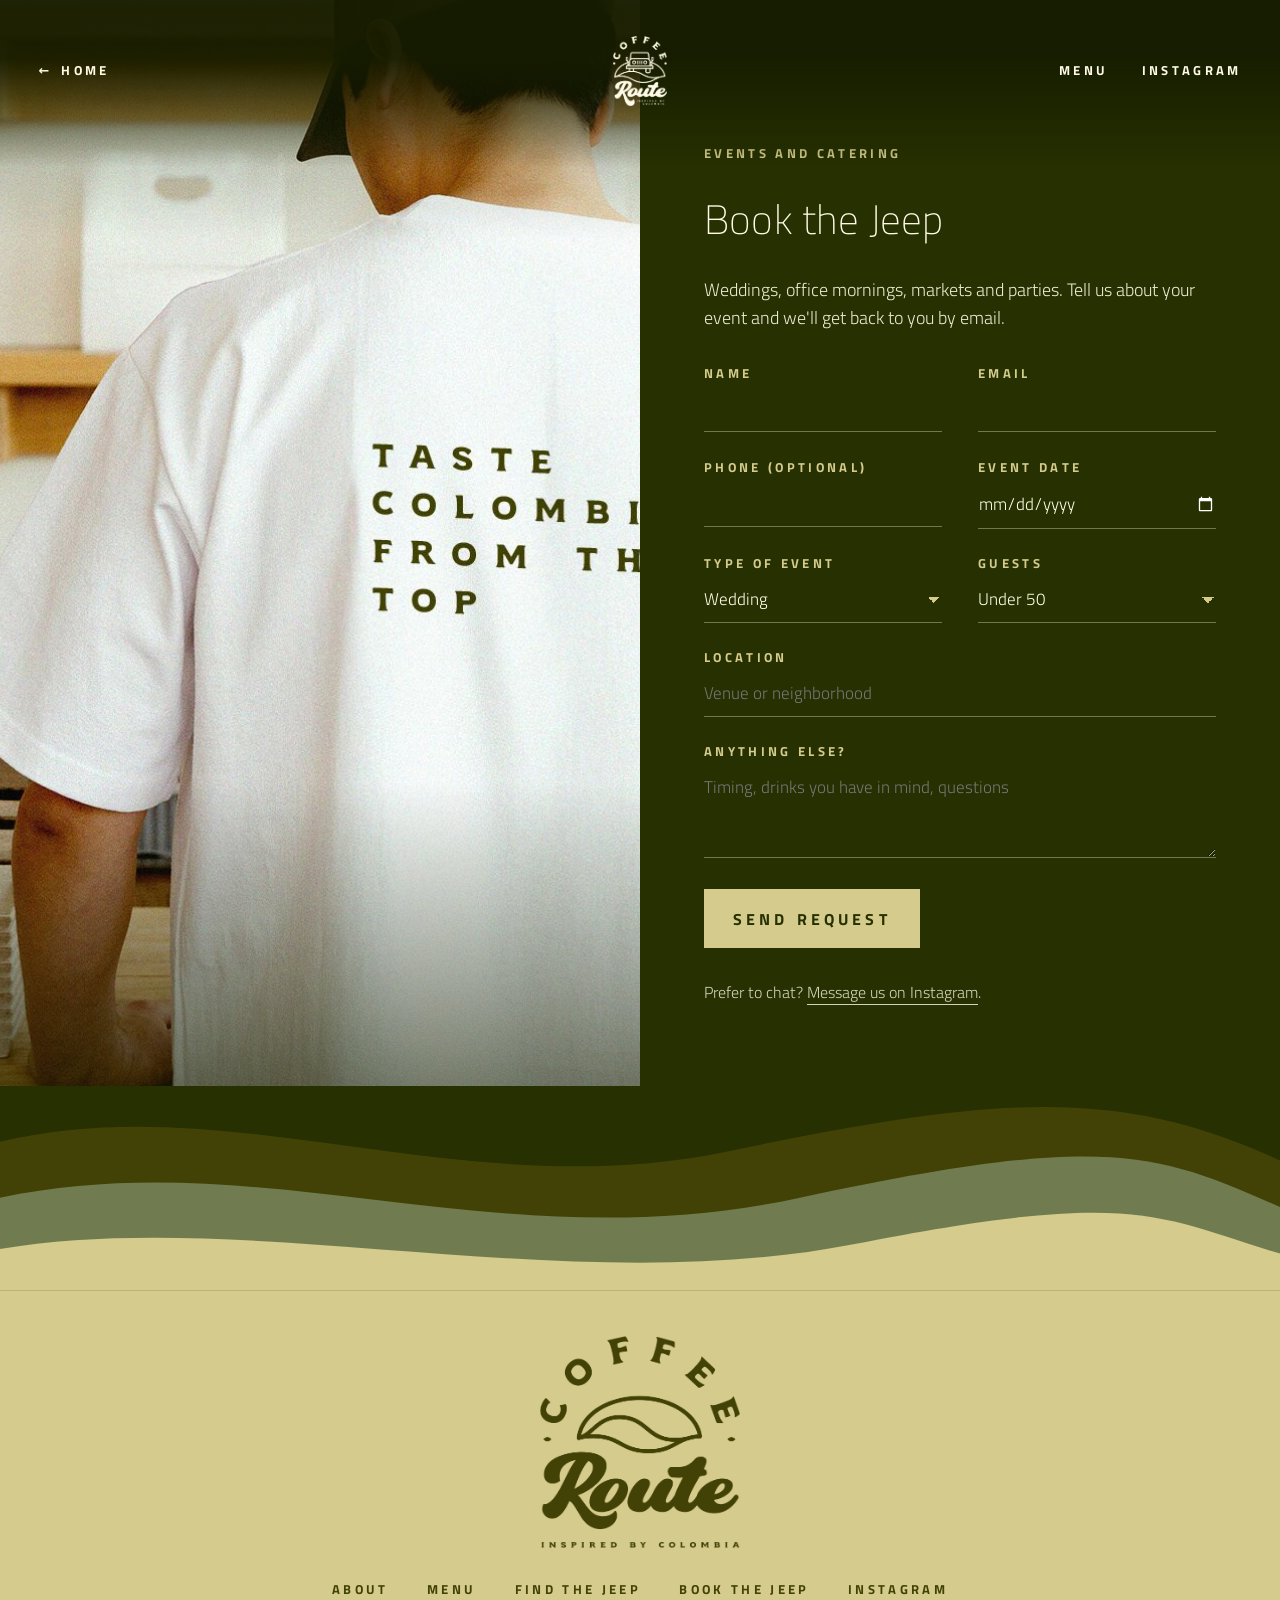
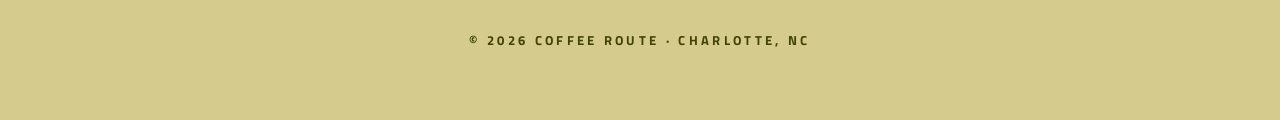
==== book.html @ 61d98150 "Move the booking form to its own page book.html now holds the form, reachable at /book on Vercel. Th" ====
<!doctype html>
<html lang="en">
<head>
<meta charset="utf-8">
<meta name="viewport" content="width=device-width, initial-scale=1">
<title>Book the Jeep — Coffee Route</title>
<meta name="description" content="Book the Coffee Route Jeep for your wedding, office, market or party in and around Charlotte, NC.">
<meta property="og:title" content="Book the Coffee Route Jeep">
<meta property="og:description" content="Colombian coffee served from a Jeep at your event in Charlotte, NC.">
<meta property="og:image" content="assets/photo-owner.jpg">
<meta name="theme-color" content="#263000">
<link rel="icon" type="image/png" href="assets/logo-jeep-olive.png">
<link rel="preconnect" href="https://fonts.googleapis.com">
<link rel="preconnect" href="https://fonts.gstatic.com" crossorigin>
<link href="https://fonts.googleapis.com/css2?family=Titillium+Web:wght@200;300;400;600;700&display=swap" rel="stylesheet">
<link rel="stylesheet" href="styles.css">
</head>
<body class="bookpage">

<header class="nav past" id="nav">
  <div class="l"><a class="label back" href="index.html"><span aria-hidden="true">←</span> Home</a></div>
  <a class="mark" href="index.html" aria-label="Coffee Route home"><img class="c" src="assets/logo-jeep-cream.png" alt=""><img class="o" src="assets/logo-jeep-olive.png" alt=""></a>
  <div class="r"><a class="label" href="index.html#menu">Menu</a><a class="label ig-top" href="https://www.instagram.com/coffeerouteclt/" target="_blank" rel="noopener">Instagram</a></div>
</header>

<main>
<section class="events" id="events">
  <div class="pic grain"><img src="assets/photo-009.jpg" alt="Barista wearing a Taste Colombia From The Top t-shirt"></div>
  <div class="txt">
    <span class="label">Events and catering</span>
    <h1 class="line">Book the Jeep</h1>
    <p class="intro">Weddings, office mornings, markets and parties. Tell us about your event and we'll get back to you by email.</p>
    <!-- Booking form: sends to api/book.js, our own mini server, which emails the owner. -->
    <form class="book" id="book" novalidate>
      <div><label class="label" for="b-name">Name</label><input aria-describedby="b-name-err" id="b-name" name="name" autocomplete="name" required><p class="ferr" id="b-name-err" role="alert"></p></div>
      <div><label class="label" for="b-email">Email</label><input aria-describedby="b-email-err" id="b-email" name="email" type="email" autocomplete="email" required><p class="ferr" id="b-email-err" role="alert"></p></div>
      <div><label class="label" for="b-phone">Phone (optional)</label><input id="b-phone" name="phone" type="tel" autocomplete="tel"></div>
      <div><label class="label" for="b-date">Event date</label><input aria-describedby="b-date-err" id="b-date" name="event_date" type="date" required><p class="ferr" id="b-date-err" role="alert"></p></div>
      <div><label class="label" for="b-type">Type of event</label>
        <select id="b-type" name="event_type"><option>Wedding</option><option>Office or corporate</option><option>Market or festival</option><option>Private party</option><option>Something else</option></select></div>
      <div><label class="label" for="b-guests">Guests</label>
        <select id="b-guests" name="guests"><option>Under 50</option><option>50 to 100</option><option>100 to 200</option><option>More than 200</option></select></div>
      <div class="full"><label class="label" for="b-where">Location</label><input aria-describedby="b-where-err" id="b-where" name="location" placeholder="Venue or neighborhood" required><p class="ferr" id="b-where-err" role="alert"></p></div>
      <div class="full"><label class="label" for="b-msg">Anything else?</label><textarea id="b-msg" name="message" placeholder="Timing, drinks you have in mind, questions"></textarea></div>
      <input class="hp" type="checkbox" name="botcheck" tabindex="-1" autocomplete="off" aria-hidden="true">
      <div class="full row"><button class="label" type="submit">Send request</button><p class="msg" id="b-status" role="status" aria-live="polite"></p></div>
    </form>
    <div class="done" id="book-done" hidden>
      <p class="line">Thank you. Your request is on its way.</p>
      <p>We'll reply by email, usually within a couple of days.</p>
    </div>
    <p class="alt-contact">Prefer to chat? <a href="https://www.instagram.com/coffeerouteclt/" target="_blank" rel="noopener">Message us on Instagram</a>.</p>
  </div>
</section>
</main>

<footer data-tone="light">
  <svg viewBox="0 0 1440 220" preserveAspectRatio="none" aria-hidden="true">
    <path d="M0 60 C 260 0, 520 130, 820 70 S 1260 0, 1440 80 V220 H0Z" fill="#424106"/>
    <path d="M0 120 C 300 60, 560 190, 900 120 S 1300 70, 1440 130 V220 H0Z" fill="#707C4F"/>
    <path d="M0 175 C 280 130, 640 230, 960 170 S 1300 140, 1440 180 V220 H0Z" fill="#D4CB8C"/>
  </svg>
  <div class="in">
    <img class="logo" src="assets/logo-olive.png" alt="Coffee Route. Inspired by Colombia.">
    <nav aria-label="Footer">
      <a class="label" href="index.html#about">About</a>
      <a class="label" href="index.html#menu">Menu</a>
      <a class="label" href="index.html#find">Find the Jeep</a>
      <a class="label" href="book.html">Book the Jeep</a>
      <a class="label" href="https://www.instagram.com/coffeerouteclt/" target="_blank" rel="noopener">Instagram</a>
    </nav>
    <p class="label">© <span id="yr"></span> Coffee Route · Charlotte, NC</p>
  </div>
</footer>

<script>
  document.getElementById('yr').textContent = new Date().getFullYear();

  // ---- Booking form ----
  // Sends each request to our own mini server (api/book.js), which emails the owner.
  const book = document.getElementById('book'), bStatus = document.getElementById('b-status');
  const say = (t, err) => { bStatus.textContent = t; bStatus.classList.toggle('err', !!err); };

  // A properly written email: name@domain.ending, no spaces, no double dots
  const emailOk = v => /^[A-Za-z0-9._%+-]+@([A-Za-z0-9-]+\.)+[A-Za-z]{2,}$/.test(v) && !v.includes('..');
  const today = () => { const d = new Date(); d.setMinutes(d.getMinutes() - d.getTimezoneOffset()); return d.toISOString().slice(0, 10); };

  // One rule per required field. Each returns the message to show, or '' if the field is fine.
  const rules = {
    'b-name':  v => v ? '' : 'Please enter your name.',
    'b-email': v => !v ? 'Please enter your email address.'
                 : !v.includes('@') ? 'This email is missing an @. It should look like name@example.com.'
                 : emailOk(v) ? '' : 'This doesn’t look like a full email address. It should look like name@example.com.',
    'b-date':  v => !v ? 'Please choose the date of your event.'
                 : v < today() ? 'That date has already passed. Please choose a future date.' : '',
    'b-where': v => v ? '' : 'Please tell us where the event will be.'
  };
  const showError = (el, msg) => {
    document.getElementById(el.id + '-err').textContent = msg;
    if (msg) el.setAttribute('aria-invalid', 'true'); else el.removeAttribute('aria-invalid');
  };
  const check = el => { const msg = rules[el.id](el.value.trim()); showError(el, msg); return !msg; };

  Object.keys(rules).forEach(id => {
    const el = document.getElementById(id);
    el.addEventListener('blur', () => check(el));                       // leaving a field: say what is wrong
    el.addEventListener('input', () => { if (el.hasAttribute('aria-invalid')) check(el); }); // fixing it: clear the message
  });

  book.addEventListener('submit', async e => {
    e.preventDefault();
    const bad = Object.keys(rules).map(id => document.getElementById(id)).filter(el => !check(el));
    if (bad.length) { say('Please fix the highlighted ' + (bad.length > 1 ? 'fields' : 'field') + ' above.', true); bad[0].focus(); return; }

    const btn = book.querySelector('button'); btn.disabled = true; say('Sending…');
    try {
      const res = await fetch('/api/book', {
        method: 'POST',
        headers: {'Content-Type': 'application/json'},
        body: JSON.stringify(Object.fromEntries(new FormData(book)))
      });
      const out = await res.json().catch(() => ({}));
      if (res.status === 400 && out.error) {       // the server found a problem with what was typed
        btn.disabled = false;
        const emailEl = document.getElementById('b-email');
        if (out.field === 'email') { showError(emailEl, out.error); emailEl.focus(); say('Please fix the highlighted field above.', true); }
        else say(out.error, true);
        return;
      }
      if (!res.ok || !out.ok) throw new Error(out.error || 'Send failed');
      book.hidden = true; document.getElementById('book-done').hidden = false;
    } catch (err) {
      btn.disabled = false;
      say('Your request did not send. Please try again, or message us on Instagram.', true);
    }
  });
</script>
</body>
</html>
---- styles.css ----
/* Coffee Route: shared styles for every page */
/* Layout idea: a descent. Full-bleed scenes stacked like mountain ridges,
   the logo as the star, very few words, an altitude reading that falls as you scroll. */
:root{
  /* Brand colors, Manual de Marca p.14 */
  --forest:#263000;
  --olive:#424106;
  --sage:#707C4F;
  --sand:#D4CB8C;
  --cream:#FFFBE6;
  --bean:#6D4930;
  --night:#161c00;            /* forest, deepened for the hero sky */
  --font:"Titillium Web", "Trebuchet MS", system-ui, sans-serif;
  --pad:clamp(16px, 3vw, 40px);
}
*{box-sizing:border-box;margin:0;padding:0}
html{scroll-behavior:smooth}
body{font-family:var(--font);font-weight:300;color:var(--olive);background:var(--forest);line-height:1.5;-webkit-font-smoothing:antialiased;overflow-x:hidden}
img{max-width:100%;display:block}
[hidden]{display:none!important}
a{color:inherit;text-decoration:none}
:focus-visible{outline:1px solid currentColor;outline-offset:4px}

/* The one small-text style used everywhere (like the tracked caps on the brand's t-shirt and cards) */
.label{font-weight:700;font-size:.8rem;letter-spacing:.26em;text-transform:uppercase}
.line{font-weight:200;font-size:clamp(1.5rem,3.2vw,2.9rem);line-height:1.18;letter-spacing:.005em;text-wrap:balance}

/* Warm film grain over photos (brand photo style: movement, not "HD") */
.grain::after{content:"";position:absolute;inset:0;pointer-events:none;opacity:.2;mix-blend-mode:overlay;z-index:3;
  background-image:url("data:image/svg+xml,%3Csvg xmlns='http://www.w3.org/2000/svg' width='180' height='180'%3E%3Cfilter id='n'%3E%3CfeTurbulence type='fractalNoise' baseFrequency='.85' numOctaves='3' stitchTiles='stitch'/%3E%3C/filter%3E%3Crect width='100%25' height='100%25' filter='url(%23n)'/%3E%3C/svg%3E")}

/* ---------- Fixed chrome: tiny nav, mark, altitude ---------- */
.nav{position:fixed;inset:0 0 auto 0;z-index:40;display:grid;grid-template-columns:1fr auto 1fr;align-items:center;padding:18px var(--pad);color:var(--cream);transition:color .35s;pointer-events:none}
.nav.light,.alt.light{color:var(--olive)}
.nav::before{content:"";position:absolute;inset:0 0 -26px 0;z-index:-1;opacity:0;transition:opacity .35s;background:linear-gradient(180deg,rgba(22,28,0,.92) 35%,rgba(22,28,0,0))}
.nav.light::before{background:linear-gradient(180deg,rgba(255,251,230,.95) 35%,rgba(255,251,230,0))}
.nav.past::before{opacity:1}
.nav a{pointer-events:auto;padding:1.1em 0}
.nav .cta{background:var(--sand);color:var(--forest);padding:.9em 1.3em;transition:background .25s,color .25s}
.nav .cta:hover{background:var(--cream)}
.nav.light .cta{background:var(--olive);color:var(--cream)}
.nav.light .cta:hover{background:var(--forest)}
.nav .l,.nav .r{display:flex;align-items:center;gap:clamp(14px,2.6vw,36px)}
.nav .r{justify-content:flex-end}
.nav .mark{width:54px;opacity:0;transition:opacity .4s}
.nav.past .mark{opacity:1}
.nav .mark{position:relative}
.nav .mark img{transition:opacity .35s}
.nav .mark img.o{position:absolute;inset:0;opacity:0}
.nav.light .mark img.c{opacity:0}
.nav.light .mark img.o{opacity:1}
.alt{position:fixed;left:var(--pad);bottom:18px;z-index:40;color:var(--cream);transition:color .35s;pointer-events:none;display:flex;gap:1.2em;align-items:baseline}
.alt b{font-variant-numeric:tabular-nums;font-weight:700}
.alt span{font-weight:400;opacity:.75}

/* ---------- 1. Hero: the logo above the ridges ---------- */
.hero{position:relative;height:100svh;min-height:560px;overflow:hidden;color:var(--cream);
  background:radial-gradient(120% 80% at 50% 0%, #37440a 0%, var(--forest) 45%, var(--night) 100%)}
.hero .logo{position:absolute;left:50%;top:37%;width:min(60vw,44svh,400px);transform:translate(-50%,-50%);z-index:2}
.ridges{position:absolute;inset:0;z-index:4;pointer-events:none}
.ridges svg{position:absolute;left:0;bottom:-2px;width:100%;height:44%;will-change:transform}

/* ---------- 2. Full-bleed photo scenes ---------- */
.scene{position:relative;min-height:100svh;overflow:hidden;color:var(--cream);display:flex;align-items:flex-end;background:var(--night)}
.scene > img.bg{position:absolute;inset:0;width:100%;height:100%;object-fit:cover}
.scene::before{content:"";position:absolute;inset:0;z-index:2;background:linear-gradient(180deg,rgba(22,28,0,.55) 0%,rgba(22,28,0,0) 30%,rgba(22,28,0,0) 50%,rgba(22,28,0,.8) 100%)}
.scene .cap{position:relative;z-index:5;padding:0 var(--pad) clamp(70px,11vh,120px);max-width:60rem}
.scene .cap .label{display:block;margin-bottom:1.2rem;color:var(--sand)}

/* ---------- 3. Story: three scenes, one sentence each ---------- */
.story .slide{position:absolute;inset:0;opacity:0;transition:opacity .9s ease}
.story .slide.on{opacity:1}
.story .slide img{width:100%;height:100%;object-fit:cover}
/* The map slide is pale: the whole relief of Colombia at its real size, blended into sand */
.story .slide.map{background:var(--sand)}
.story .slide.map img{object-fit:contain;object-position:82% 50%;padding:7vh 0 5vh;mix-blend-mode:multiply;filter:brightness(1.06) contrast(1.04)}
.story{transition:color .6s}
.story::before{transition:opacity .9s}
.story.pale{color:var(--olive)}
.story.pale::before{opacity:0}
.story.pale .cap .label{color:var(--olive)}
.story.pale .tabs button{color:var(--olive);border-bottom-color:rgba(66,65,6,.3)}
.story.pale .tabs button[aria-selected="true"]{border-bottom-color:var(--olive)}
.story .cap p{min-height:2.4em}
.tabs{display:flex;gap:clamp(18px,3vw,36px);margin-top:2rem;flex-wrap:wrap}
.tabs button{font:inherit;background:none;border:0;color:var(--cream);cursor:pointer;padding:0 0 .7rem;border-bottom:1px solid rgba(255,251,230,.3);opacity:.6;transition:opacity .3s,border-color .3s;min-width:7.5rem;text-align:left}
.tabs button[aria-selected="true"]{opacity:1;border-color:var(--cream)}

/* ---------- 4. Menu: just type ---------- */
.menu{background:var(--cream);color:var(--olive);padding:clamp(90px,14vh,170px) var(--pad) clamp(80px,12vh,150px)}
.menu .head{display:flex;justify-content:space-between;align-items:baseline;gap:1rem;margin-bottom:clamp(36px,6vh,70px)}
.menu ul{list-style:none;columns:2;column-gap:clamp(32px,6vw,110px)}
.menu li{break-inside:avoid;display:flex;justify-content:space-between;align-items:baseline;gap:1rem;padding:.55em 0;border-bottom:1px solid rgba(66,65,6,.22)}
.menu li span:first-child{font-weight:200;font-size:clamp(1.5rem,3.1vw,2.7rem);line-height:1.15}
.menu li span:last-child{font-weight:600;font-size:1.02rem;letter-spacing:.08em;font-variant-numeric:tabular-nums}
.menu .foot{margin-top:2.2rem;font-size:.9rem;opacity:.75}

/* ---------- 5. Next stop: the brand poster, full bleed ---------- */
.stop{position:relative;min-height:100svh;overflow:hidden;display:grid;place-items:center;text-align:center;color:var(--olive);background:#E3D6BF;padding:110px var(--pad)}
.stop svg.waves{position:absolute;inset:0;width:100%;height:100%}
.stop .in{position:relative;z-index:2;display:grid;justify-items:center;gap:clamp(22px,4vh,40px)}
.stop .jeep{width:clamp(120px,15vw,170px)}
.stop .next{font-size:clamp(1.3rem,3vw,2.3rem);letter-spacing:.5em;font-weight:700;text-transform:uppercase;padding-left:.5em}
.stop .where{background:var(--cream);border:1.5px solid var(--olive);padding:1.3em 2em;min-width:min(86vw,24rem);font-weight:700;letter-spacing:.34em;text-transform:uppercase;font-size:clamp(.9rem,1.5vw,1.15rem);line-height:1.7}
.stop .ig{border-bottom:1px solid currentColor;padding-bottom:.4em}

/* ---------- 6. Events ---------- */
.events{display:grid;grid-template-columns:1fr 1fr;min-height:92svh;background:var(--forest);color:var(--cream)}
.events .pic{position:relative;overflow:hidden;min-height:60vw}
.events .pic img{position:absolute;inset:0;width:100%;height:100%;object-fit:cover;object-position:38% 50%}
.events .pic::before{content:"";position:absolute;inset:0;z-index:2;background:linear-gradient(180deg,rgba(22,28,0,.5) 0%,rgba(22,28,0,0) 22%,rgba(22,28,0,0) 72%,rgba(22,28,0,.6) 100%)}
.events .txt{display:flex;flex-direction:column;justify-content:center;gap:2rem;padding:clamp(60px,9vh,110px) clamp(24px,5vw,80px)}
.events .label{color:var(--sand)}
/* About: same split layout, mirrored, on olive */
.about{background:var(--olive)}
.about .pic img{object-position:60% 40%}
.about .txt p:not(.line){max-width:32rem;font-size:1.1rem;line-height:1.6}
.about .todo{opacity:.7;border-left:1px dashed rgba(255,251,230,.5);padding-left:1rem}
.book{display:grid;grid-template-columns:1fr 1fr;gap:1.6rem clamp(18px,3vw,36px);max-width:38rem}
.book .full{grid-column:1/-1}
.book label{display:block;color:var(--sand);margin-bottom:.5rem}
.book input,.book select,.book textarea{width:100%;font:inherit;font-weight:300;font-size:1.05rem;color:var(--cream);background:transparent;border:0;border-bottom:1px solid rgba(255,251,230,.35);border-radius:0;padding:.35rem 0 .6rem;appearance:none;color-scheme:dark}
.book select{background-image:linear-gradient(45deg,transparent 50%,var(--sand) 50%),linear-gradient(135deg,var(--sand) 50%,transparent 50%);background-position:calc(100% - 8px) 45%,calc(100% - 2px) 45%;background-size:6px 6px;background-repeat:no-repeat;padding-right:1.4rem}
.book select option{color:#222;background:#fff}
.book textarea{min-height:5.5rem;resize:vertical}
.book input:focus,.book select:focus,.book textarea:focus{outline:none;border-bottom-color:var(--cream)}
.book [aria-invalid="true"],.book [aria-invalid="true"]:focus{border-bottom-color:#f0a070;border-bottom-width:2px}
.book .ferr{color:#f0b596;font-size:.98rem;line-height:1.35;margin-top:.45rem}
.book .ferr:empty{display:none}
.book .hp{position:absolute;left:-9999px;width:1px;height:1px;opacity:0}
.book .row{display:flex;align-items:center;gap:1.6rem;flex-wrap:wrap}
.events .book button{color:var(--forest)}
.book button{font:inherit;font-weight:700;cursor:pointer;background:var(--sand);color:var(--forest);border:0;padding:1.1em 1.8em;transition:background .2s}
.book button:hover{background:var(--cream)}
.book button[disabled]{opacity:.6;cursor:default}
.book .msg{font-size:.98rem;min-height:1.5em}
.book .msg.err{color:#f0b596}
.events .done{display:grid;gap:1.4rem;max-width:34rem}
.events .alt-contact{font-size:1.02rem;opacity:.8}
.events .alt-contact a{border-bottom:1px solid currentColor}

/* ---------- 7. Footer: the ridges settle ---------- */
footer{position:relative;background:var(--sand);color:var(--olive)}
footer svg{display:block;width:100%;height:clamp(90px,16vw,220px);background:var(--forest)}
footer .in{padding:clamp(30px,5vh,60px) var(--pad) 70px;display:grid;justify-items:center;gap:2rem;text-align:center}
footer .logo{width:min(46vw,200px)}
footer nav{display:flex;flex-wrap:wrap;justify-content:center;gap:1rem 2.4rem}

@media (min-width:961px){ .events .pic{min-height:0} .about .pic{order:2} }
@media (max-width:960px){
  .events{grid-template-columns:1fr}
  .events .pic{min-height:70vw}
  .menu ul{columns:1}
}
@media (max-width:560px){
  .label{font-size:.72rem;letter-spacing:.18em}
  .nav .l,.nav .r{gap:12px}
  .nav a{white-space:nowrap}
  .nav .wide,.nav .ig-top{display:none}
  .nav{padding-top:10px;padding-bottom:10px}
  .about .pic{min-height:105vw}
  .nav .mark{width:40px}
  .alt span{display:none}
  .alt{left:auto;right:10px;bottom:10px;padding:.55em .8em;background:rgba(22,28,0,.82)}
  .alt.light{background:rgba(255,251,230,.9)}
  .tabs button{min-width:0;flex:1}
  .stop .where{letter-spacing:.22em}
  .ridges svg{height:38%}
  .tabs{gap:12px}
  .story .slide.map img{object-position:50% 0;padding:84px 0 0;height:62%}
  .book{grid-template-columns:1fr}
  .tabs button{font-size:.62rem;letter-spacing:.06em;white-space:nowrap}
}
@media (prefers-reduced-motion:reduce){
  html{scroll-behavior:auto}
  .story .slide{transition:none}
}

/* ---------- Home: short booking section that leads to the booking page ---------- */
.events a.go{display:inline-block;align-self:flex-start;background:var(--sand);color:var(--forest);padding:1.2em 1.9em;transition:background .2s}
.events a.go:hover{background:var(--cream)}

/* ---------- Booking page ---------- */
.bookpage .events{min-height:100svh}
.bookpage .events .txt{padding-top:clamp(120px,16vh,170px)}
.bookpage h1.line{font-weight:200}
.bookpage .intro{max-width:32rem;font-size:1.1rem;line-height:1.6;opacity:.9}
.nav .back{display:inline-flex;align-items:center;gap:.7em}
@media (max-width:960px){ .bookpage .events .pic{min-height:56vw;max-height:60vh} .bookpage .events .txt{padding-top:clamp(40px,7vh,70px)} }
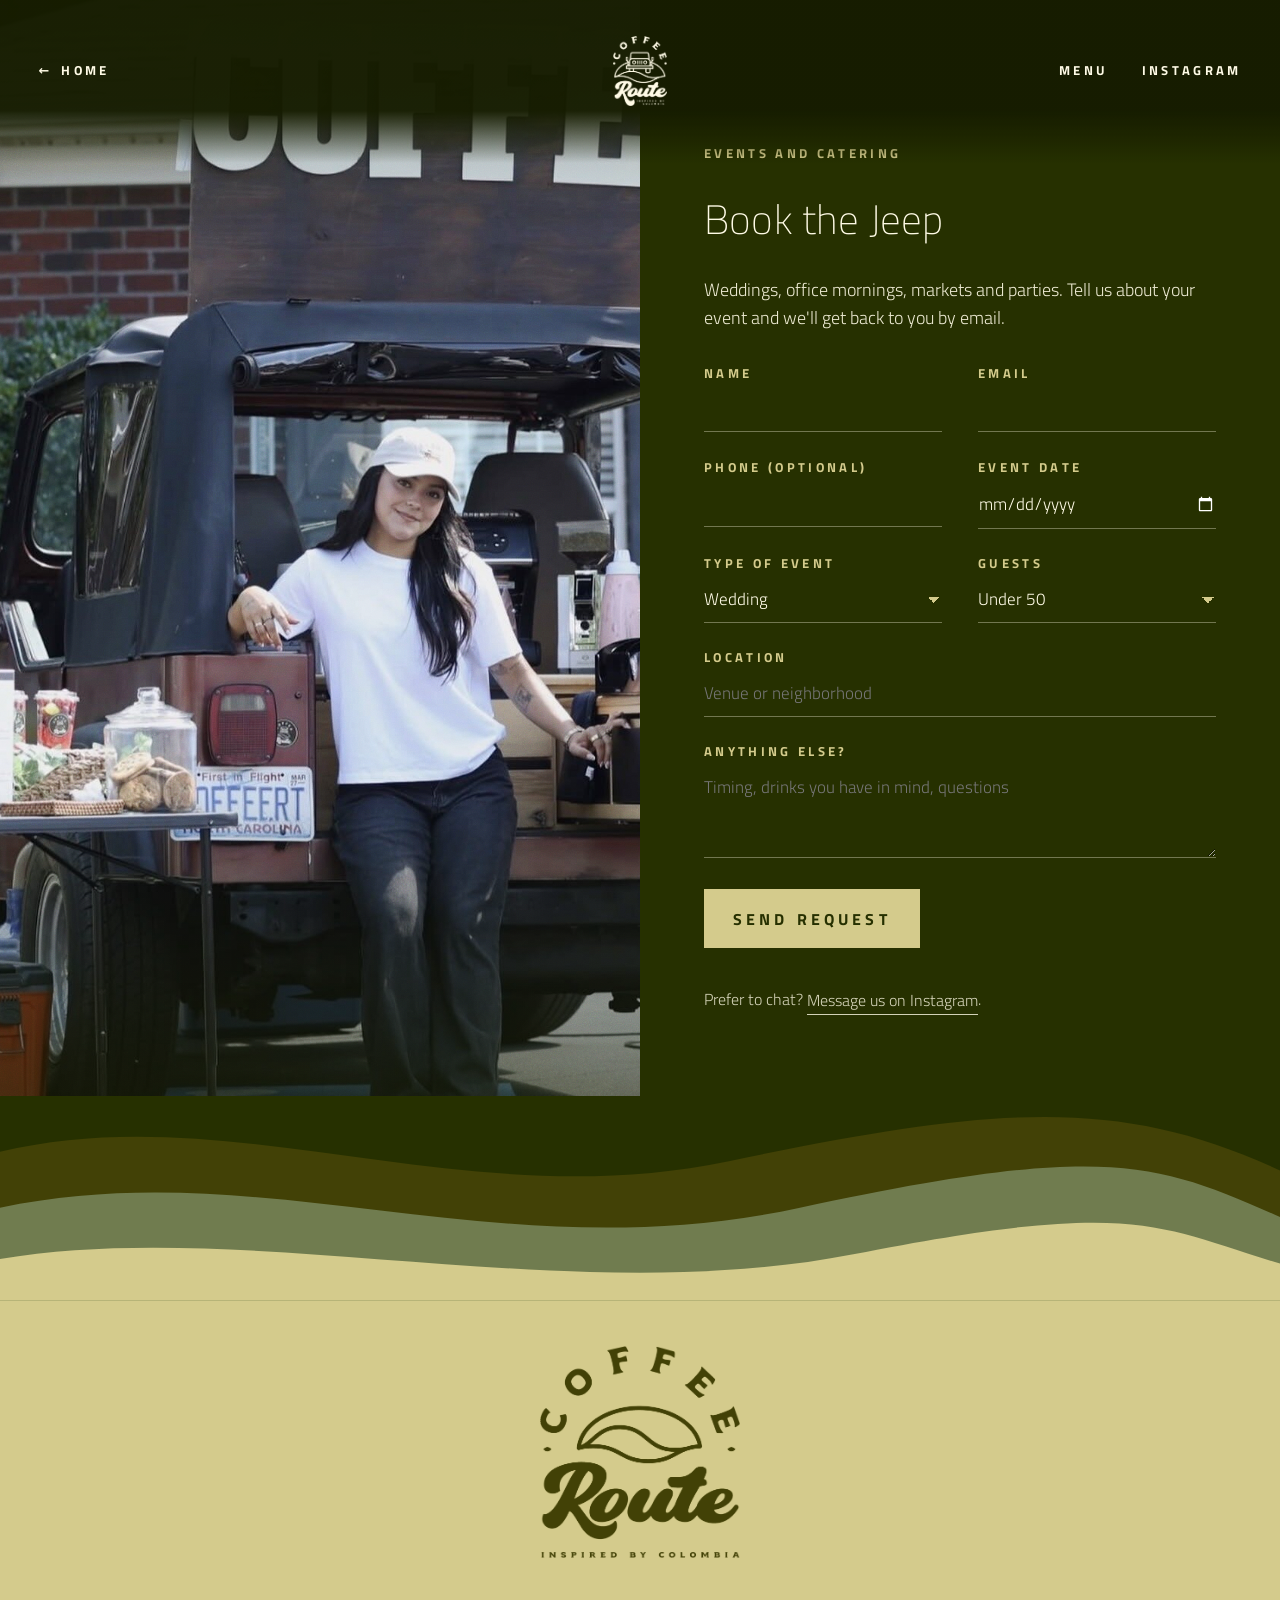
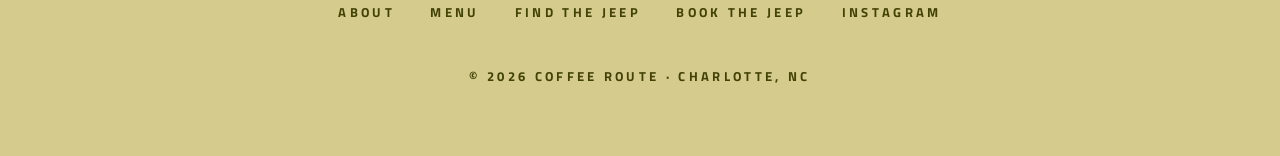
==== commit 86388d77: "Five UI refinements Adds a short line on the first screen saying what Coffee Route is. Story slides " ====
--- a/book.html
+++ b/book.html
@@ -25,7 +25,7 @@
 
 <main>
 <section class="events" id="events">
-  <div class="pic grain"><img src="assets/photo-009.jpg" alt="Barista wearing a Taste Colombia From The Top t-shirt"></div>
+  <div class="pic grain"><img src="assets/photo-owner.jpg" alt="Gabriela at the back of the Coffee Route Jeep, with the espresso bar behind her"></div>
   <div class="txt">
     <span class="label">Events and catering</span>
     <h1 class="line">Book the Jeep</h1>
--- a/styles.css
+++ b/styles.css
@@ -32,8 +32,8 @@
 /* ---------- Fixed chrome: tiny nav, mark, altitude ---------- */
 .nav{position:fixed;inset:0 0 auto 0;z-index:40;display:grid;grid-template-columns:1fr auto 1fr;align-items:center;padding:18px var(--pad);color:var(--cream);transition:color .35s;pointer-events:none}
 .nav.light,.alt.light{color:var(--olive)}
-.nav::before{content:"";position:absolute;inset:0 0 -26px 0;z-index:-1;opacity:0;transition:opacity .35s;background:linear-gradient(180deg,rgba(22,28,0,.92) 35%,rgba(22,28,0,0))}
-.nav.light::before{background:linear-gradient(180deg,rgba(255,251,230,.95) 35%,rgba(255,251,230,0))}
+.nav::before{content:"";position:absolute;inset:0 0 -22px 0;z-index:-1;opacity:0;transition:opacity .35s;background:linear-gradient(180deg,rgba(22,28,0,.97) 68%,rgba(22,28,0,0))}
+.nav.light::before{background:linear-gradient(180deg,rgba(255,251,230,.98) 68%,rgba(255,251,230,0))}
 .nav.past::before{opacity:1}
 .nav a{pointer-events:auto;padding:1.1em 0}
 .nav .cta{background:var(--sand);color:var(--forest);padding:.9em 1.3em;transition:background .25s,color .25s}
@@ -49,13 +49,15 @@
 .nav .mark img.o{position:absolute;inset:0;opacity:0}
 .nav.light .mark img.c{opacity:0}
 .nav.light .mark img.o{opacity:1}
-.alt{position:fixed;left:var(--pad);bottom:18px;z-index:40;color:var(--cream);transition:color .35s;pointer-events:none;display:flex;gap:1.2em;align-items:baseline}
+.alt{position:fixed;left:var(--pad);bottom:18px;z-index:40;color:var(--cream);transition:color .35s,opacity .3s;pointer-events:none;display:flex;gap:1.2em;align-items:baseline}
+.alt.away{opacity:0}
 .alt b{font-variant-numeric:tabular-nums;font-weight:700}
 .alt span{font-weight:400;opacity:.75}
 
 /* ---------- 1. Hero: the logo above the ridges ---------- */
 .hero{position:relative;height:100svh;min-height:560px;overflow:hidden;color:var(--cream);
   background:radial-gradient(120% 80% at 50% 0%, #37440a 0%, var(--forest) 45%, var(--night) 100%)}
+.hero .what{position:absolute;left:0;right:0;bottom:6vh;z-index:6;text-align:center;color:var(--sand);padding:0 var(--pad)}
 .hero .logo{position:absolute;left:50%;top:37%;width:min(60vw,44svh,400px);transform:translate(-50%,-50%);z-index:2}
 .ridges{position:absolute;inset:0;z-index:4;pointer-events:none}
 .ridges svg{position:absolute;left:0;bottom:-2px;width:100%;height:44%;will-change:transform}
@@ -64,7 +66,7 @@
 .scene{position:relative;min-height:100svh;overflow:hidden;color:var(--cream);display:flex;align-items:flex-end;background:var(--night)}
 .scene > img.bg{position:absolute;inset:0;width:100%;height:100%;object-fit:cover}
 .scene::before{content:"";position:absolute;inset:0;z-index:2;background:linear-gradient(180deg,rgba(22,28,0,.55) 0%,rgba(22,28,0,0) 30%,rgba(22,28,0,0) 50%,rgba(22,28,0,.8) 100%)}
-.scene .cap{position:relative;z-index:5;padding:0 var(--pad) clamp(70px,11vh,120px);max-width:60rem}
+.scene .cap{position:relative;z-index:5;width:100%;padding:0 var(--pad) clamp(70px,11vh,120px);max-width:60rem}
 .scene .cap .label{display:block;margin-bottom:1.2rem;color:var(--sand)}
 
 /* ---------- 3. Story: three scenes, one sentence each ---------- */
@@ -85,11 +87,17 @@
 .tabs{display:flex;gap:clamp(18px,3vw,36px);margin-top:2rem;flex-wrap:wrap}
 .tabs button{font:inherit;background:none;border:0;color:var(--cream);cursor:pointer;padding:0 0 .7rem;border-bottom:1px solid rgba(255,251,230,.3);opacity:.6;transition:opacity .3s,border-color .3s;min-width:7.5rem;text-align:left}
 .tabs button[aria-selected="true"]{opacity:1;border-color:var(--cream)}
+.tabs button{position:relative}
+.tabs button::after{content:"";position:absolute;left:0;bottom:-2px;height:2px;width:0;background:currentColor}
+.story.playing .tabs button[aria-selected="true"]{border-bottom-color:color-mix(in srgb,currentColor 30%,transparent)}
+.story.playing .tabs button[aria-selected="true"]::after{animation:tabfill 6s linear forwards}
+@keyframes tabfill{to{width:100%}}
 
 /* ---------- 4. Menu: just type ---------- */
 .menu{background:var(--cream);color:var(--olive);padding:clamp(90px,14vh,170px) var(--pad) clamp(80px,12vh,150px)}
 .menu .head{display:flex;justify-content:space-between;align-items:baseline;gap:1rem;margin-bottom:clamp(36px,6vh,70px)}
-.menu ul{list-style:none;columns:2;column-gap:clamp(32px,6vw,110px)}
+.menu .head,.menu ul{max-width:44rem;margin-left:auto;margin-right:auto}
+.menu ul{list-style:none}
 .menu li{break-inside:avoid;display:flex;justify-content:space-between;align-items:baseline;gap:1rem;padding:.55em 0;border-bottom:1px solid rgba(66,65,6,.22)}
 .menu li span:first-child{font-weight:200;font-size:clamp(1.5rem,3.1vw,2.7rem);line-height:1.15}
 .menu li span:last-child{font-weight:600;font-size:1.02rem;letter-spacing:.08em;font-variant-numeric:tabular-nums}
@@ -97,12 +105,12 @@
 
 /* ---------- 5. Next stop: the brand poster, full bleed ---------- */
 .stop{position:relative;min-height:100svh;overflow:hidden;display:grid;place-items:center;text-align:center;color:var(--olive);background:#E3D6BF;padding:110px var(--pad)}
-.stop svg.waves{position:absolute;inset:0;width:100%;height:100%}
+.stop svg.waves{position:absolute;top:0;left:-10%;width:120%;height:100%;overflow:visible}
 .stop .in{position:relative;z-index:2;display:grid;justify-items:center;gap:clamp(22px,4vh,40px)}
 .stop .jeep{width:clamp(120px,15vw,170px)}
 .stop .next{font-size:clamp(1.3rem,3vw,2.3rem);letter-spacing:.5em;font-weight:700;text-transform:uppercase;padding-left:.5em}
 .stop .where{background:var(--cream);border:1.5px solid var(--olive);padding:1.3em 2em;min-width:min(86vw,24rem);font-weight:700;letter-spacing:.34em;text-transform:uppercase;font-size:clamp(.9rem,1.5vw,1.15rem);line-height:1.7}
-.stop .ig{border-bottom:1px solid currentColor;padding-bottom:.4em}
+.stop .ig{border-bottom:1px solid currentColor;padding:.9em 0 .5em}
 
 /* ---------- 6. Events ---------- */
 .events{display:grid;grid-template-columns:1fr 1fr;min-height:92svh;background:var(--forest);color:var(--cream)}
@@ -112,7 +120,7 @@
 .events .txt{display:flex;flex-direction:column;justify-content:center;gap:2rem;padding:clamp(60px,9vh,110px) clamp(24px,5vw,80px)}
 .events .label{color:var(--sand)}
 /* About: same split layout, mirrored, on olive */
-.about{background:var(--olive)}
+.about{background:var(--forest)}
 .about .pic img{object-position:60% 40%}
 .about .txt p:not(.line){max-width:32rem;font-size:1.1rem;line-height:1.6}
 .about .todo{opacity:.7;border-left:1px dashed rgba(255,251,230,.5);padding-left:1rem}
@@ -137,39 +145,58 @@
 .book .msg.err{color:#f0b596}
 .events .done{display:grid;gap:1.4rem;max-width:34rem}
 .events .alt-contact{font-size:1.02rem;opacity:.8}
-.events .alt-contact a{border-bottom:1px solid currentColor}
+.events .alt-contact a{border-bottom:1px solid currentColor;display:inline-block;padding:.45em 0 .1em}
 
 /* ---------- 7. Footer: the ridges settle ---------- */
 footer{position:relative;background:var(--sand);color:var(--olive)}
 footer svg{display:block;width:100%;height:clamp(90px,16vw,220px);background:var(--forest)}
 footer .in{padding:clamp(30px,5vh,60px) var(--pad) 70px;display:grid;justify-items:center;gap:2rem;text-align:center}
 footer .logo{width:min(46vw,200px)}
-footer nav{display:flex;flex-wrap:wrap;justify-content:center;gap:1rem 2.4rem}
+footer nav{display:flex;flex-wrap:wrap;justify-content:center;gap:0 2.2rem}
+footer nav a{padding:1em 0}
 
 @media (min-width:961px){ .events .pic{min-height:0} .about .pic{order:2} }
 @media (max-width:960px){
   .events{grid-template-columns:1fr}
   .events .pic{min-height:70vw}
-  .menu ul{columns:1}
 }
 @media (max-width:560px){
-  .label{font-size:.72rem;letter-spacing:.18em}
+  /* small capital labels: never below 12.5px */
+  .label{font-size:.78rem;letter-spacing:.14em}
+
+  /* top menu */
+  .nav{padding-top:8px;padding-bottom:8px}
   .nav .l,.nav .r{gap:12px}
   .nav a{white-space:nowrap}
   .nav .wide,.nav .ig-top{display:none}
-  .nav{padding-top:10px;padding-bottom:10px}
-  .about .pic{min-height:105vw}
   .nav .mark{width:40px}
+  .nav .cta{padding:1.25em 1.3em}
+
+  /* altitude: a small chip in the corner, hidden while it would cover text */
   .alt span{display:none}
   .alt{left:auto;right:10px;bottom:10px;padding:.55em .8em;background:rgba(22,28,0,.82)}
   .alt.light{background:rgba(255,251,230,.9)}
-  .tabs button{min-width:0;flex:1}
-  .stop .where{letter-spacing:.22em}
+
   .ridges svg{height:38%}
-  .tabs{gap:12px}
+
+  /* story: readable text over photos, tabs you can actually tap */
+  .scene::before{background:linear-gradient(180deg,rgba(22,28,0,.55) 0%,rgba(22,28,0,0) 22%,rgba(22,28,0,.25) 42%,rgba(22,28,0,.9) 72%)}
+  .line{font-weight:300}
   .story .slide.map img{object-position:50% 0;padding:84px 0 0;height:62%}
+  .tabs{gap:10px;flex-wrap:nowrap}
+  .tabs .wide{display:none}
+  .tabs button{min-width:0;flex:1;font-size:.78rem;letter-spacing:.1em;white-space:nowrap;padding:1em 0 .9em;opacity:.75;border-bottom-width:2px}
+
+  .about .pic{min-height:105vw}
+  .events:not(.about) .pic{min-height:90vw}
+  .events:not(.about) .pic img{object-position:5% 50%}
+  .stop .next{letter-spacing:.34em;padding-left:.34em}
+  .stop .where{letter-spacing:.2em;min-width:0;width:100%;padding:1.3em 1em}
   .book{grid-template-columns:1fr}
-  .tabs button{font-size:.62rem;letter-spacing:.06em;white-space:nowrap}
+}
+/* very small phones: drop one menu link so nothing touches the logo */
+@media (max-width:359px){
+  .nav .l a[href="#about"]{display:none}
 }
 @media (prefers-reduced-motion:reduce){
   html{scroll-behavior:auto}
@@ -187,4 +214,5 @@
 .bookpage .intro{max-width:32rem;font-size:1.1rem;line-height:1.6;opacity:.9}
 .nav .back{display:inline-flex;align-items:center;gap:.7em}
 @media (max-width:960px){ .bookpage .events .pic{min-height:56vw;max-height:60vh} .bookpage .events .txt{padding-top:clamp(40px,7vh,70px)} }
-
+.bookpage .events .pic img{object-position:62% 40%}
+@media (max-width:960px){ .bookpage .events .pic{min-height:80vw} }
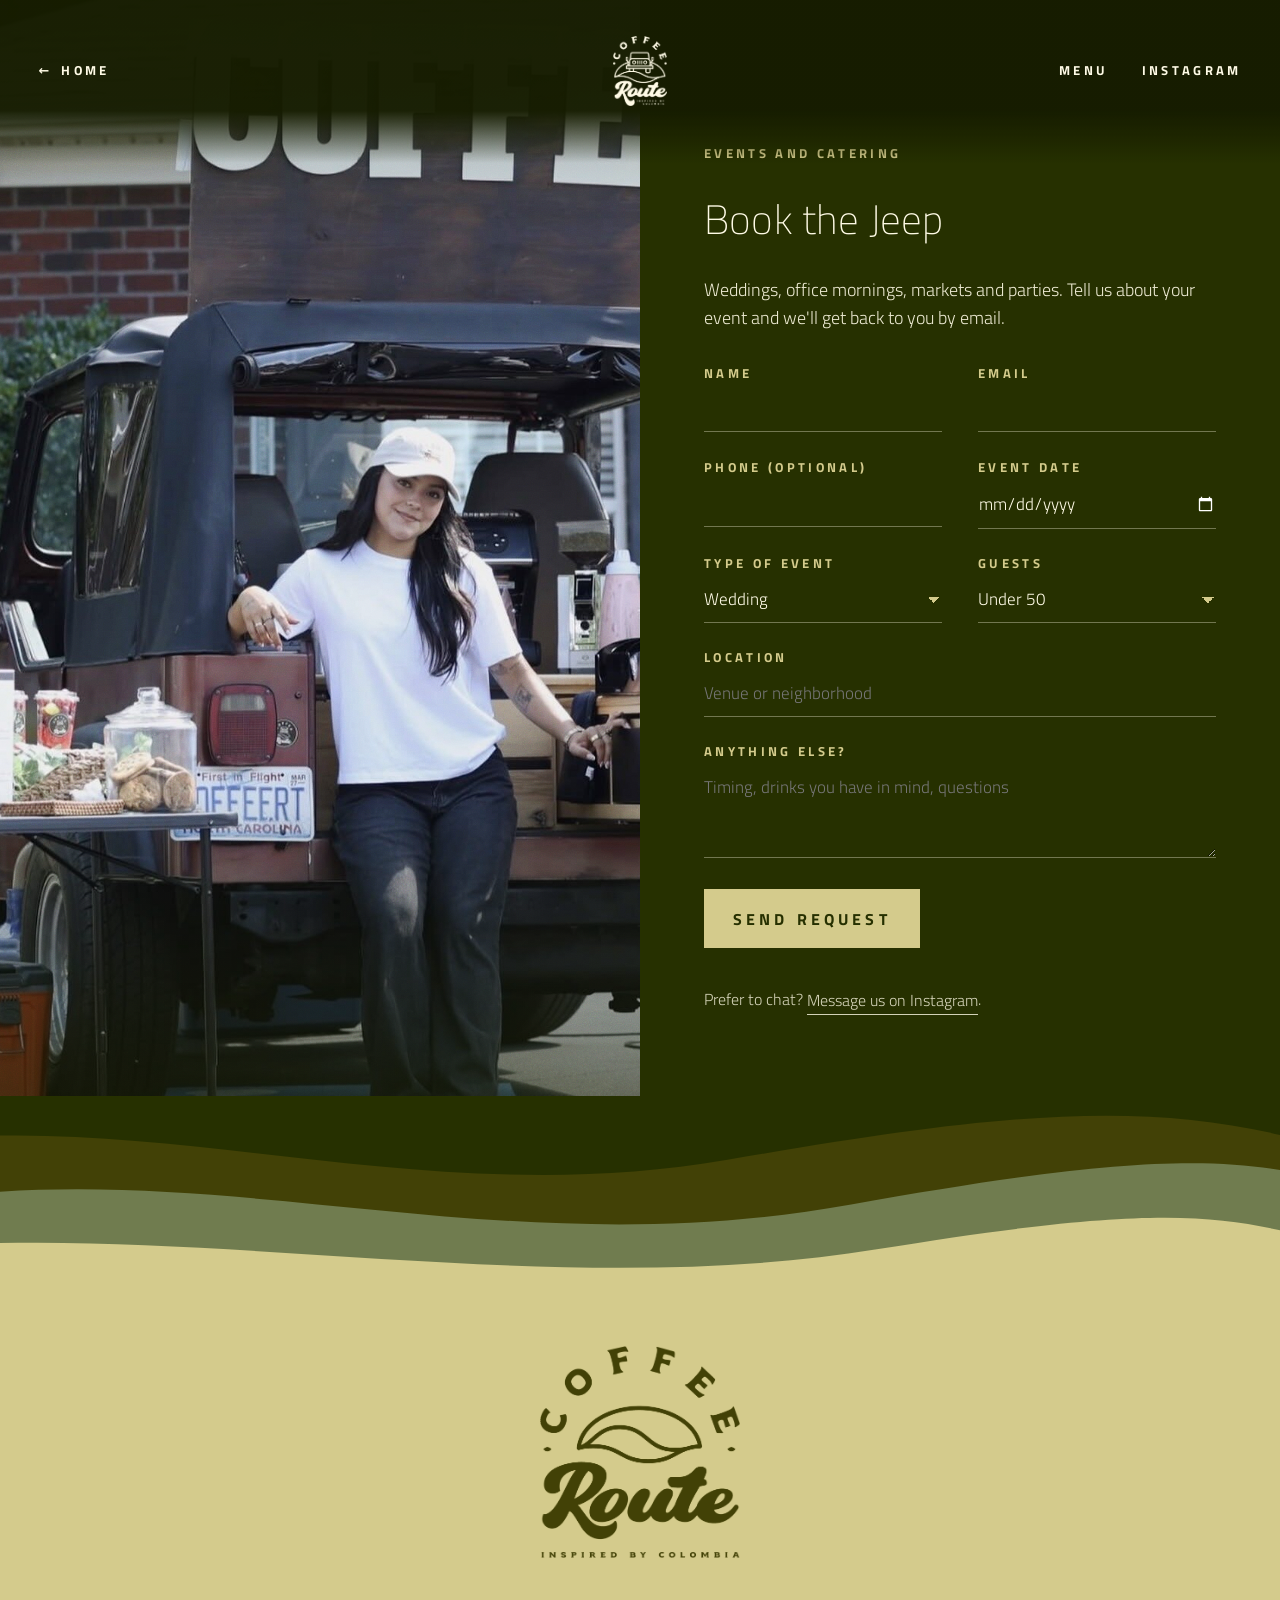
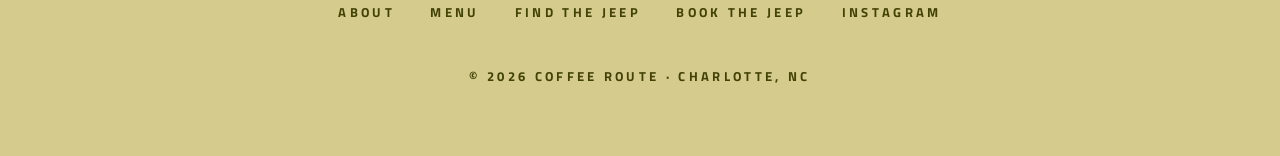
==== commit a872bc5e: "Make the footer waves drift as you scroll Applies to both pages. Off for visitors who ask for reduce" ====
--- a/book.html
+++ b/book.html
@@ -56,9 +56,9 @@
 
 <footer data-tone="light">
   <svg viewBox="0 0 1440 220" preserveAspectRatio="none" aria-hidden="true">
-    <path d="M0 60 C 260 0, 520 130, 820 70 S 1260 0, 1440 80 V220 H0Z" fill="#424106"/>
-    <path d="M0 120 C 300 60, 560 190, 900 120 S 1300 70, 1440 130 V220 H0Z" fill="#707C4F"/>
-    <path d="M0 175 C 280 130, 640 230, 960 170 S 1300 140, 1440 180 V220 H0Z" fill="#D4CB8C"/>
+    <path d="M0 60 C 260 0, 520 130, 820 70 S 1260 0, 1440 80 V520 H0Z" fill="#424106"/>
+    <path d="M0 120 C 300 60, 560 190, 900 120 S 1300 70, 1440 130 V520 H0Z" fill="#707C4F"/>
+    <path d="M0 175 C 280 130, 640 230, 960 170 S 1300 140, 1440 180 V1400 H0Z" fill="#D4CB8C"/>
   </svg>
   <div class="in">
     <img class="logo" src="assets/logo-olive.png" alt="Coffee Route. Inspired by Colombia.">
@@ -134,6 +134,23 @@
       say('Your request did not send. Please try again, or message us on Instagram.', true);
     }
   });
+
+  // Footer waves drift as the footer scrolls into view (off for visitors who ask for reduced motion)
+  (() => {
+    const svg = document.querySelector('footer svg'), layers = [...svg.querySelectorAll('path')];
+    if (matchMedia('(prefers-reduced-motion: reduce)').matches) return;
+    let queued = false;
+    const move = () => {
+      queued = false;
+      const r = svg.getBoundingClientRect();
+      if (r.bottom < 0 || r.top > innerHeight) return;
+      const t = (r.top + r.height / 2 - innerHeight / 2) / innerHeight;   // about .5 when entering, falling as you scroll on
+      layers.forEach((l, i) => l.setAttribute('transform', `translate(${(t * (i % 2 ? -1 : 1) * 150).toFixed(1)} ${(t * (12 + i * 16)).toFixed(1)})`));
+    };
+    addEventListener('scroll', () => { if (!queued) { queued = true; requestAnimationFrame(move); } }, {passive: true});
+    addEventListener('resize', move);
+    move();
+  })();
 </script>
 </body>
 </html>
--- a/styles.css
+++ b/styles.css
@@ -149,7 +149,8 @@
 
 /* ---------- 7. Footer: the ridges settle ---------- */
 footer{position:relative;background:var(--sand);color:var(--olive)}
-footer svg{display:block;width:100%;height:clamp(90px,16vw,220px);background:var(--forest)}
+footer{overflow:hidden}
+footer svg{display:block;width:120%;margin-left:-10%;height:clamp(90px,16vw,220px);background:var(--forest);overflow:visible}
 footer .in{padding:clamp(30px,5vh,60px) var(--pad) 70px;display:grid;justify-items:center;gap:2rem;text-align:center}
 footer .logo{width:min(46vw,200px)}
 footer nav{display:flex;flex-wrap:wrap;justify-content:center;gap:0 2.2rem}
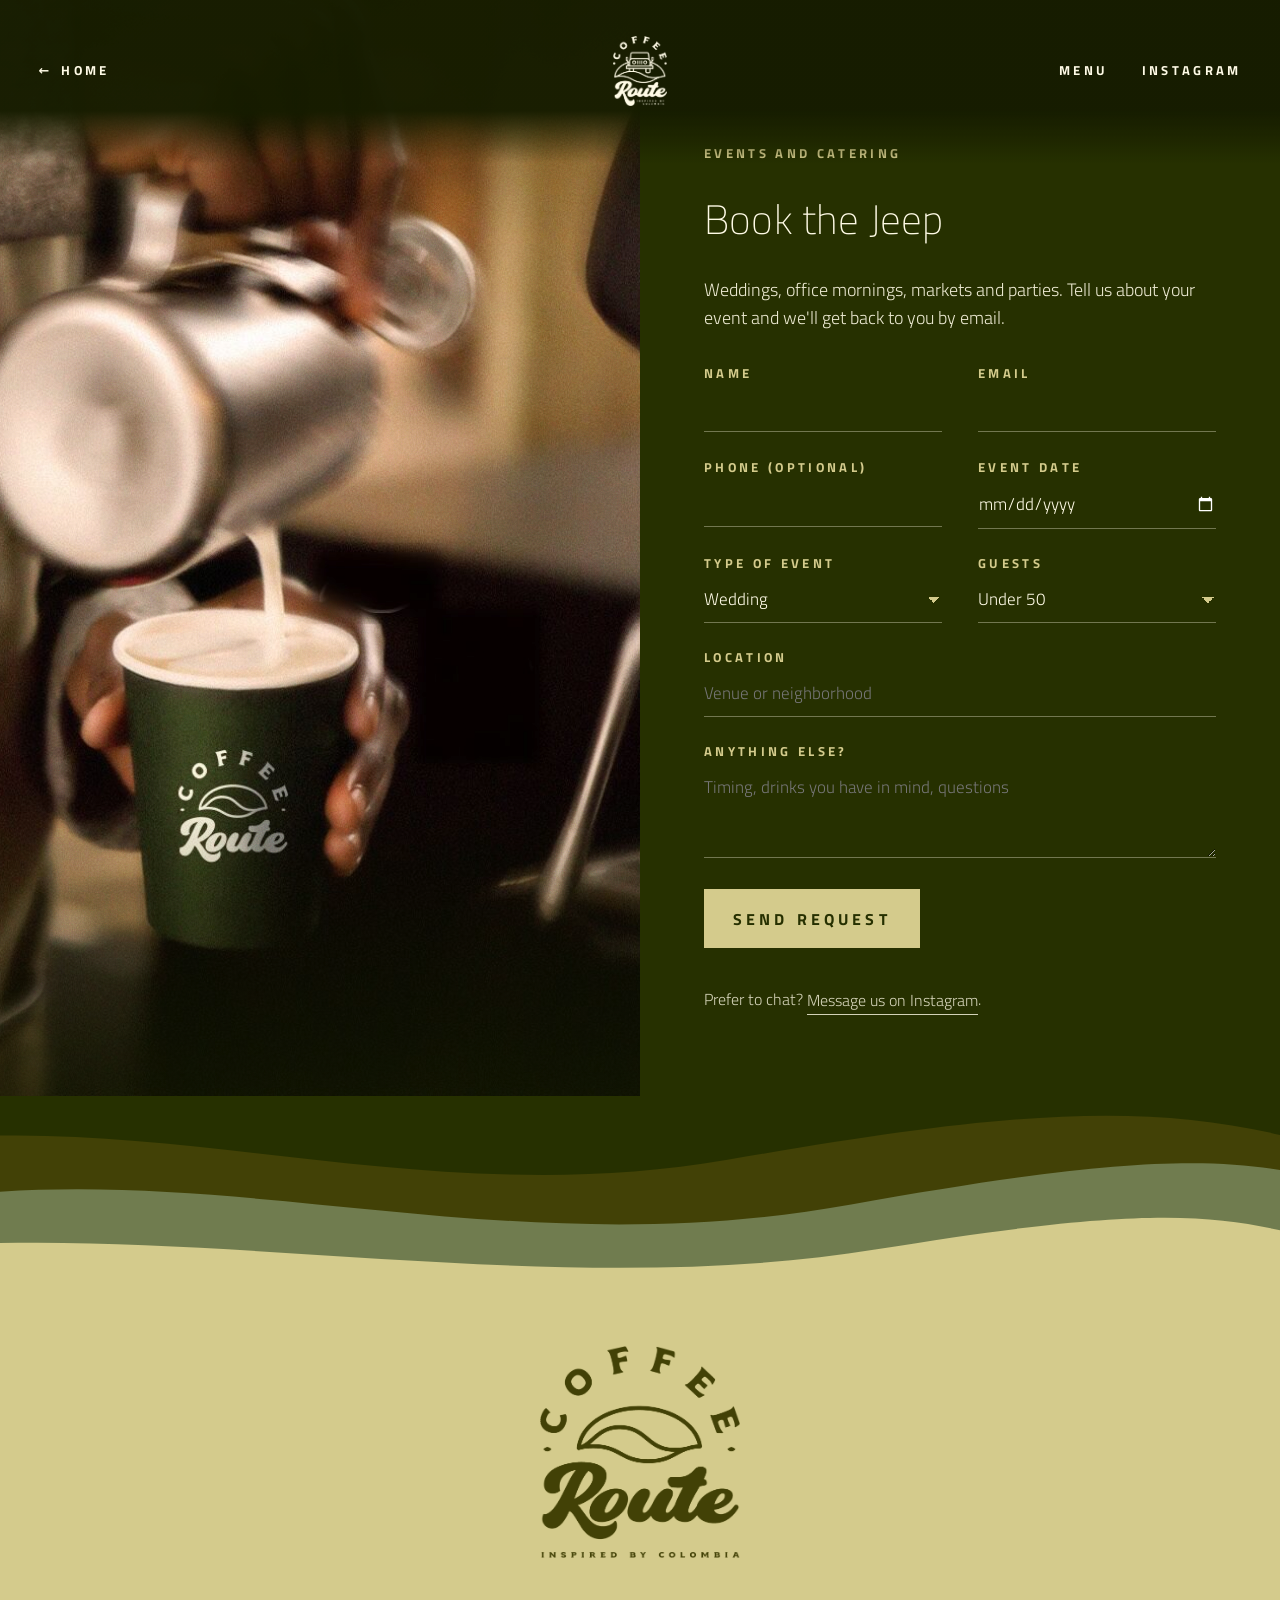
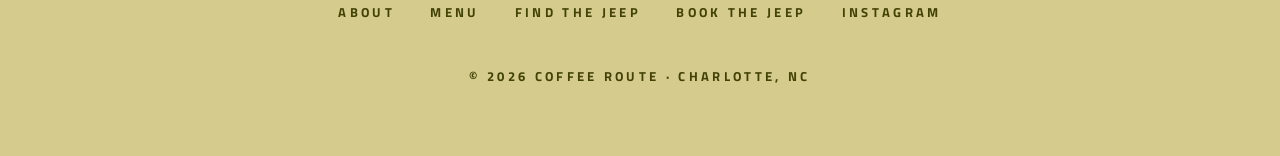
==== commit 68187e11: "Booking page: placeholder photo and always open at the top Uses the brand-manual pouring photo as a " ====
--- a/book.html
+++ b/book.html
@@ -7,7 +7,7 @@
 <meta name="description" content="Book the Coffee Route Jeep for your wedding, office, market or party in and around Charlotte, NC.">
 <meta property="og:title" content="Book the Coffee Route Jeep">
 <meta property="og:description" content="Colombian coffee served from a Jeep at your event in Charlotte, NC.">
-<meta property="og:image" content="assets/photo-owner.jpg">
+<meta property="og:image" content="assets/photo-005.jpg">
 <meta name="theme-color" content="#263000">
 <link rel="icon" type="image/png" href="assets/logo-jeep-olive.png">
 <link rel="preconnect" href="https://fonts.googleapis.com">
@@ -25,7 +25,8 @@
 
 <main>
 <section class="events" id="events">
-  <div class="pic grain"><img src="assets/photo-owner.jpg" alt="Gabriela at the back of the Coffee Route Jeep, with the espresso bar behind her"></div>
+  <!-- TODO: placeholder photo. Replace with a real photo of the Jeep at an event. -->
+  <div class="pic grain"><img src="assets/photo-005.jpg" alt="Barista pouring steamed milk into a green Coffee Route cup"></div>
   <div class="txt">
     <span class="label">Events and catering</span>
     <h1 class="line">Book the Jeep</h1>
@@ -74,6 +75,9 @@
 </footer>
 
 <script>
+  // Always open this page at the top (some browsers and previews keep the previous page's scroll position)
+  if (!location.hash) { try { history.scrollRestoration = 'manual'; } catch (e) {} scrollTo(0, 0); addEventListener('pageshow', () => scrollTo(0, 0)); }
+
   document.getElementById('yr').textContent = new Date().getFullYear();
 
   // ---- Booking form ----
--- a/styles.css
+++ b/styles.css
@@ -215,5 +215,5 @@
 .bookpage .intro{max-width:32rem;font-size:1.1rem;line-height:1.6;opacity:.9}
 .nav .back{display:inline-flex;align-items:center;gap:.7em}
 @media (max-width:960px){ .bookpage .events .pic{min-height:56vw;max-height:60vh} .bookpage .events .txt{padding-top:clamp(40px,7vh,70px)} }
-.bookpage .events .pic img{object-position:62% 40%}
+.bookpage .events .pic img{object-position:58% 50%}
 @media (max-width:960px){ .bookpage .events .pic{min-height:80vw} }
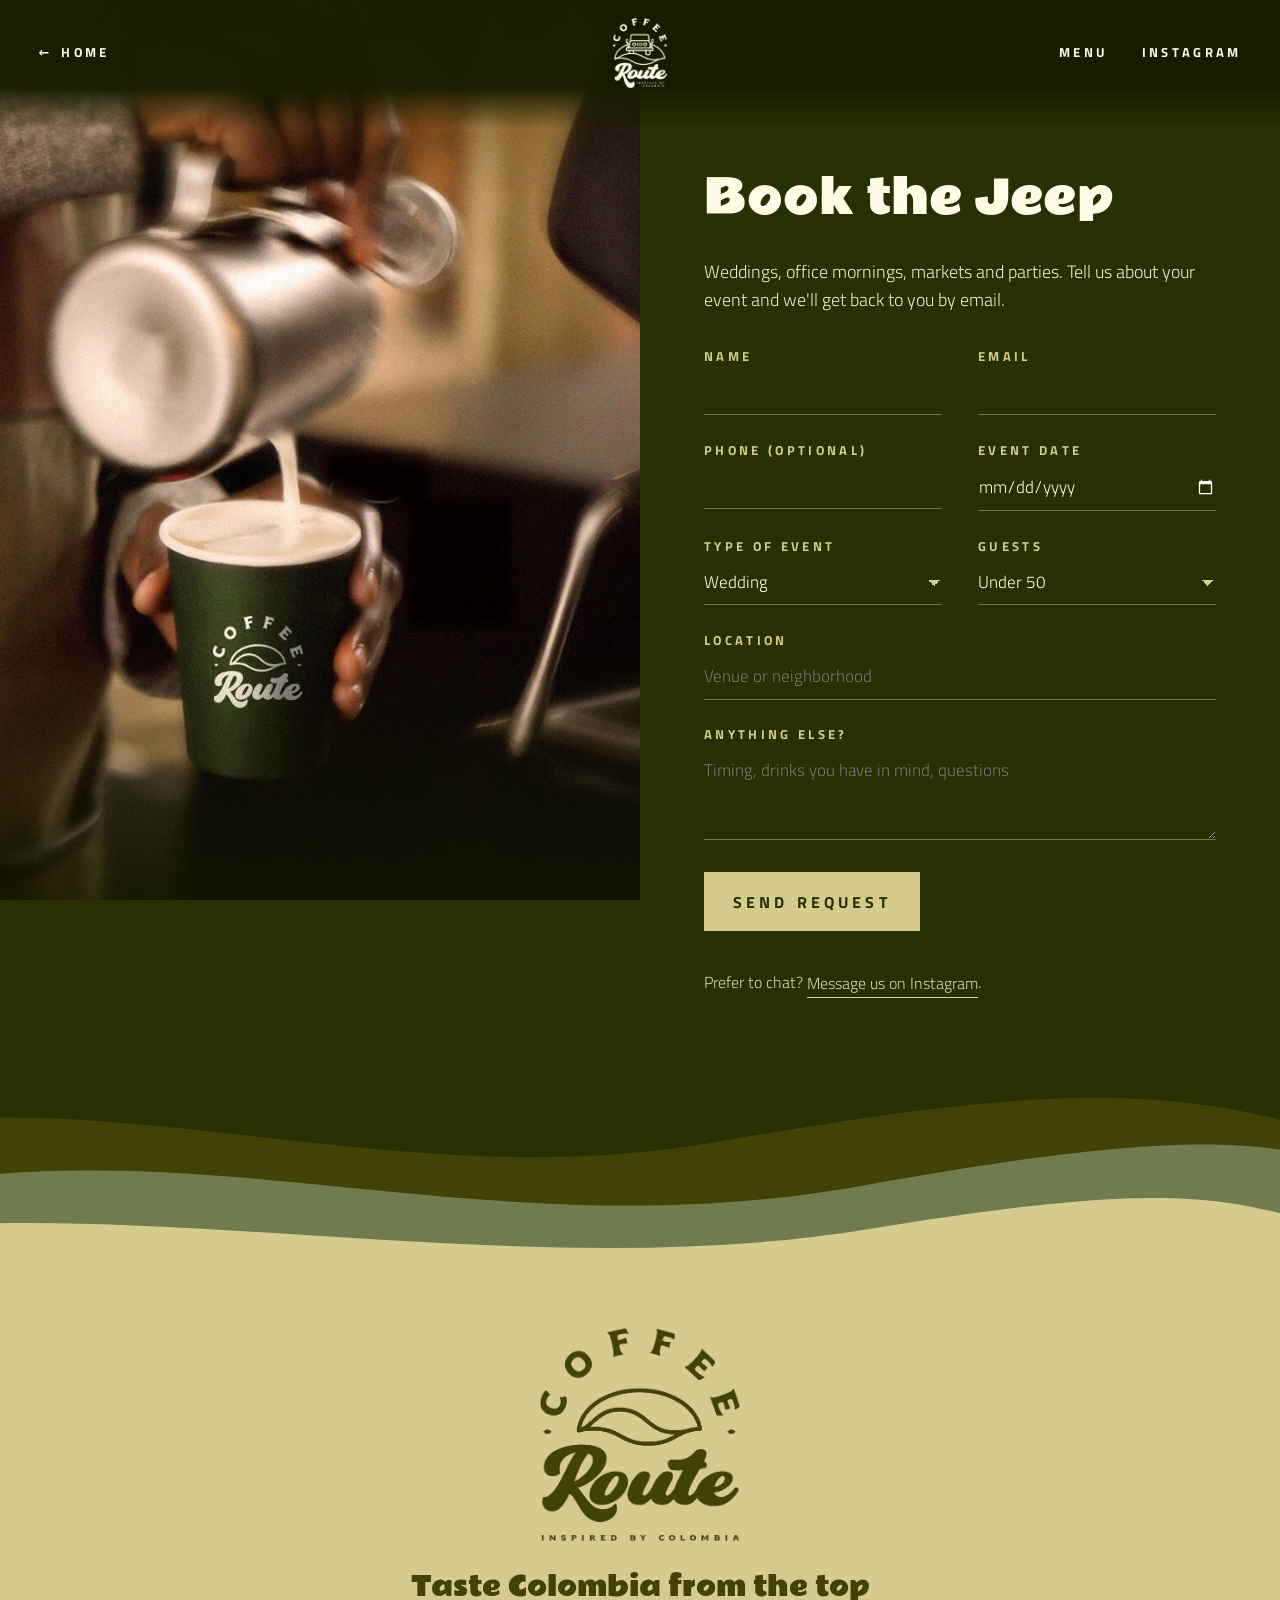
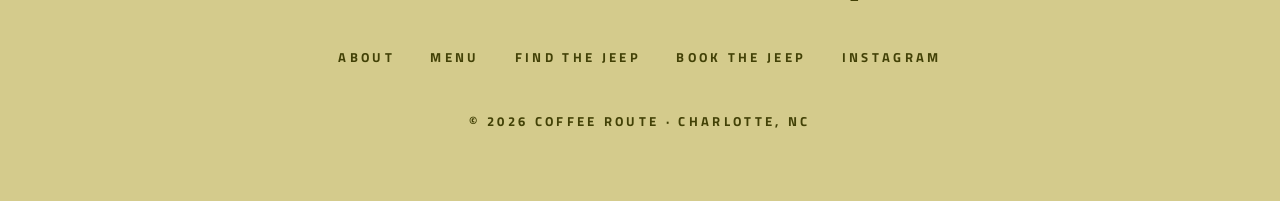
==== commit f71a1b3f: "Give the site more character: new heading font, fewer labels, full-width About Headings use Rammetto" ====
--- a/book.html
+++ b/book.html
@@ -12,7 +12,7 @@
 <link rel="icon" type="image/png" href="assets/logo-jeep-olive.png">
 <link rel="preconnect" href="https://fonts.googleapis.com">
 <link rel="preconnect" href="https://fonts.gstatic.com" crossorigin>
-<link href="https://fonts.googleapis.com/css2?family=Titillium+Web:wght@200;300;400;600;700&display=swap" rel="stylesheet">
+<link href="https://fonts.googleapis.com/css2?family=Rammetto+One&family=Titillium+Web:wght@200;300;400;600;700&display=swap" rel="stylesheet">
 <link rel="stylesheet" href="styles.css">
 </head>
 <body class="bookpage">
@@ -28,7 +28,6 @@
   <!-- TODO: placeholder photo. Replace with a real photo of the Jeep at an event. -->
   <div class="pic grain"><img src="assets/photo-005.jpg" alt="Barista pouring steamed milk into a green Coffee Route cup"></div>
   <div class="txt">
-    <span class="label">Events and catering</span>
     <h1 class="line">Book the Jeep</h1>
     <p class="intro">Weddings, office mornings, markets and parties. Tell us about your event and we'll get back to you by email.</p>
     <!-- Booking form: sends to api/book.js, our own mini server, which emails the owner. -->
@@ -63,6 +62,7 @@
   </svg>
   <div class="in">
     <img class="logo" src="assets/logo-olive.png" alt="Coffee Route. Inspired by Colombia.">
+    <p class="line slogan">Taste Colombia from the top</p>
     <nav aria-label="Footer">
       <a class="label" href="index.html#about">About</a>
       <a class="label" href="index.html#menu">Menu</a>
--- a/styles.css
+++ b/styles.css
@@ -23,7 +23,8 @@
 
 /* The one small-text style used everywhere (like the tracked caps on the brand's t-shirt and cards) */
 .label{font-weight:700;font-size:.8rem;letter-spacing:.26em;text-transform:uppercase}
-.line{font-weight:200;font-size:clamp(1.5rem,3.2vw,2.9rem);line-height:1.18;letter-spacing:.005em;text-wrap:balance}
+/* Headings: Rammetto One, the closest free match to the flared lettering in the logo */
+.line{font-family:"Rammetto One","Titillium Web",system-ui,sans-serif;font-weight:400;font-size:clamp(1.45rem,2.7vw,2.5rem);line-height:1.2;letter-spacing:0;text-wrap:balance}
 
 /* Warm film grain over photos (brand photo style: movement, not "HD") */
 .grain::after{content:"";position:absolute;inset:0;pointer-events:none;opacity:.2;mix-blend-mode:overlay;z-index:3;
@@ -44,7 +45,7 @@
 .nav .r{justify-content:flex-end}
 .nav .mark{width:54px;opacity:0;transition:opacity .4s}
 .nav.past .mark{opacity:1}
-.nav .mark{position:relative}
+.nav .mark{position:relative;padding:0}
 .nav .mark img{transition:opacity .35s}
 .nav .mark img.o{position:absolute;inset:0;opacity:0}
 .nav.light .mark img.c{opacity:0}
@@ -151,12 +152,21 @@
 footer{position:relative;background:var(--sand);color:var(--olive)}
 footer{overflow:hidden}
 footer svg{display:block;width:120%;margin-left:-10%;height:clamp(90px,16vw,220px);background:var(--forest);overflow:visible}
+footer .slogan{font-size:clamp(1.15rem,2vw,1.7rem)}
 footer .in{padding:clamp(30px,5vh,60px) var(--pad) 70px;display:grid;justify-items:center;gap:2rem;text-align:center}
 footer .logo{width:min(46vw,200px)}
 footer nav{display:flex;flex-wrap:wrap;justify-content:center;gap:0 2.2rem}
 footer nav a{padding:1em 0}
 
-@media (min-width:961px){ .events .pic{min-height:0} .about .pic{order:2} }
+@media (min-width:961px){
+  .events .pic{min-height:0}
+  /* About breaks the half-and-half pattern: the photo fills the section and the story sits over its left side */
+  .about{display:block;position:relative;min-height:100svh}
+  .about .pic{position:absolute;inset:0}
+  .about .pic img{object-position:50% 58%}
+  .about .pic::before{background:linear-gradient(90deg,rgba(22,28,0,.94) 0%,rgba(22,28,0,.86) 30%,rgba(22,28,0,.35) 52%,rgba(22,28,0,0) 68%),linear-gradient(180deg,rgba(22,28,0,.5) 0%,rgba(22,28,0,0) 20%)}
+  .about .txt{position:relative;z-index:4;min-height:100svh;width:min(46%,40rem);padding-top:140px}
+}
 @media (max-width:960px){
   .events{grid-template-columns:1fr}
   .events .pic{min-height:70vw}
@@ -182,7 +192,6 @@
 
   /* story: readable text over photos, tabs you can actually tap */
   .scene::before{background:linear-gradient(180deg,rgba(22,28,0,.55) 0%,rgba(22,28,0,0) 22%,rgba(22,28,0,.25) 42%,rgba(22,28,0,.9) 72%)}
-  .line{font-weight:300}
   .story .slide.map img{object-position:50% 0;padding:84px 0 0;height:62%}
   .tabs{gap:10px;flex-wrap:nowrap}
   .tabs .wide{display:none}
@@ -210,10 +219,12 @@
 
 /* ---------- Booking page ---------- */
 .bookpage .events{min-height:100svh}
-.bookpage .events .txt{padding-top:clamp(120px,16vh,170px)}
-.bookpage h1.line{font-weight:200}
+.bookpage .events .txt{padding-top:clamp(160px,19vh,200px)}
+.bookpage h1.line{font-size:clamp(1.9rem,3.6vw,3.2rem)}
 .bookpage .intro{max-width:32rem;font-size:1.1rem;line-height:1.6;opacity:.9}
 .nav .back{display:inline-flex;align-items:center;gap:.7em}
 @media (max-width:960px){ .bookpage .events .pic{min-height:56vw;max-height:60vh} .bookpage .events .txt{padding-top:clamp(40px,7vh,70px)} }
 .bookpage .events .pic img{object-position:58% 50%}
+/* desktop: the photo stays one screen tall and in view while the form scrolls, so the cup and its logo always show */
+@media (min-width:961px){ .bookpage .events .pic{position:sticky;top:0;height:100svh;align-self:start} }
 @media (max-width:960px){ .bookpage .events .pic{min-height:80vw} }
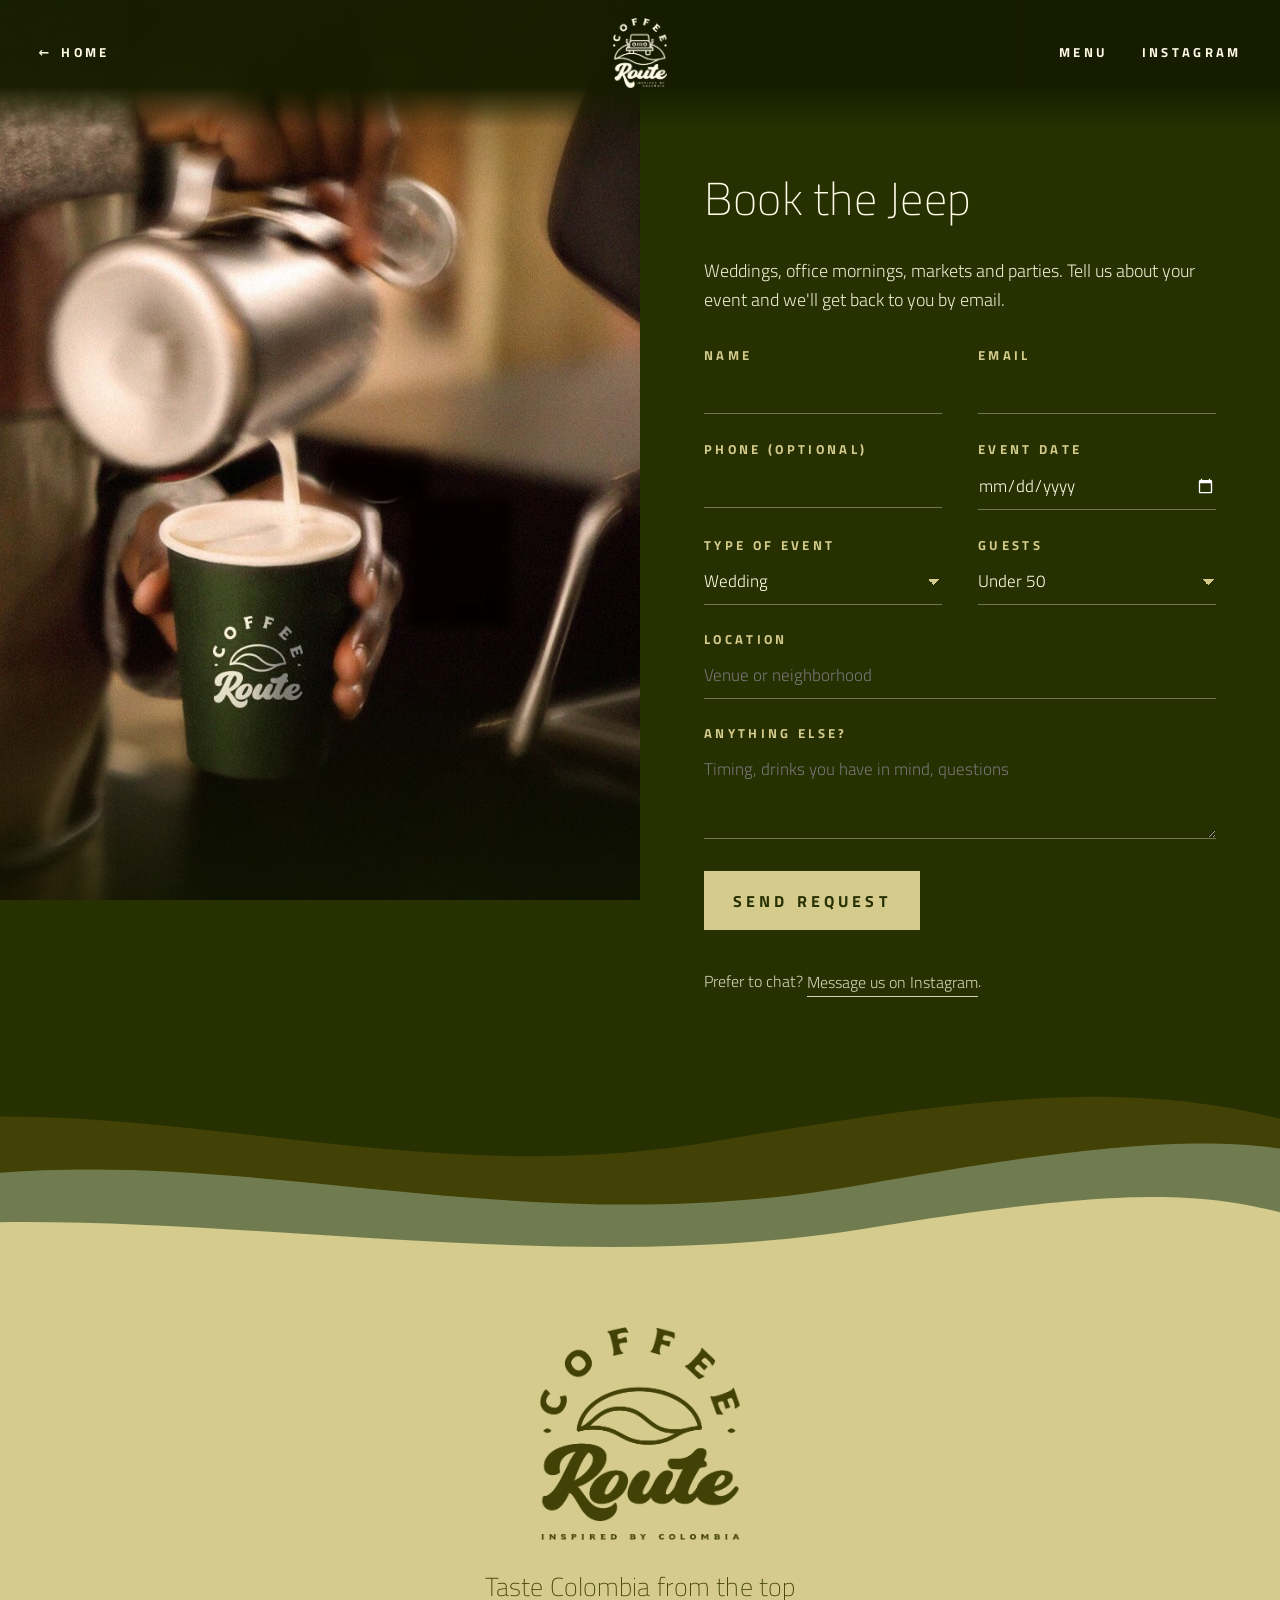
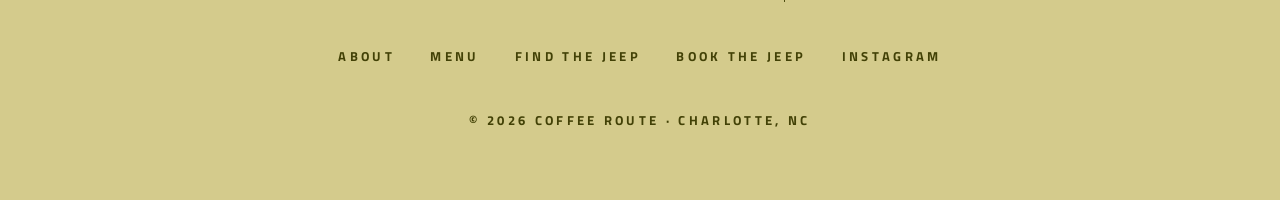
==== commit 794eebaa: "Return headings to the thin Titillium font Keeps the label cleanup and the full-width About section." ====
--- a/book.html
+++ b/book.html
@@ -12,7 +12,7 @@
 <link rel="icon" type="image/png" href="assets/logo-jeep-olive.png">
 <link rel="preconnect" href="https://fonts.googleapis.com">
 <link rel="preconnect" href="https://fonts.gstatic.com" crossorigin>
-<link href="https://fonts.googleapis.com/css2?family=Rammetto+One&family=Titillium+Web:wght@200;300;400;600;700&display=swap" rel="stylesheet">
+<link href="https://fonts.googleapis.com/css2?family=Titillium+Web:wght@200;300;400;600;700&display=swap" rel="stylesheet">
 <link rel="stylesheet" href="styles.css">
 </head>
 <body class="bookpage">
--- a/styles.css
+++ b/styles.css
@@ -23,8 +23,7 @@
 
 /* The one small-text style used everywhere (like the tracked caps on the brand's t-shirt and cards) */
 .label{font-weight:700;font-size:.8rem;letter-spacing:.26em;text-transform:uppercase}
-/* Headings: Rammetto One, the closest free match to the flared lettering in the logo */
-.line{font-family:"Rammetto One","Titillium Web",system-ui,sans-serif;font-weight:400;font-size:clamp(1.45rem,2.7vw,2.5rem);line-height:1.2;letter-spacing:0;text-wrap:balance}
+.line{font-weight:200;font-size:clamp(1.5rem,3.2vw,2.9rem);line-height:1.18;letter-spacing:.005em;text-wrap:balance}
 
 /* Warm film grain over photos (brand photo style: movement, not "HD") */
 .grain::after{content:"";position:absolute;inset:0;pointer-events:none;opacity:.2;mix-blend-mode:overlay;z-index:3;
@@ -191,6 +190,7 @@
   .ridges svg{height:38%}
 
   /* story: readable text over photos, tabs you can actually tap */
+  .line{font-weight:300}
   .scene::before{background:linear-gradient(180deg,rgba(22,28,0,.55) 0%,rgba(22,28,0,0) 22%,rgba(22,28,0,.25) 42%,rgba(22,28,0,.9) 72%)}
   .story .slide.map img{object-position:50% 0;padding:84px 0 0;height:62%}
   .tabs{gap:10px;flex-wrap:nowrap}
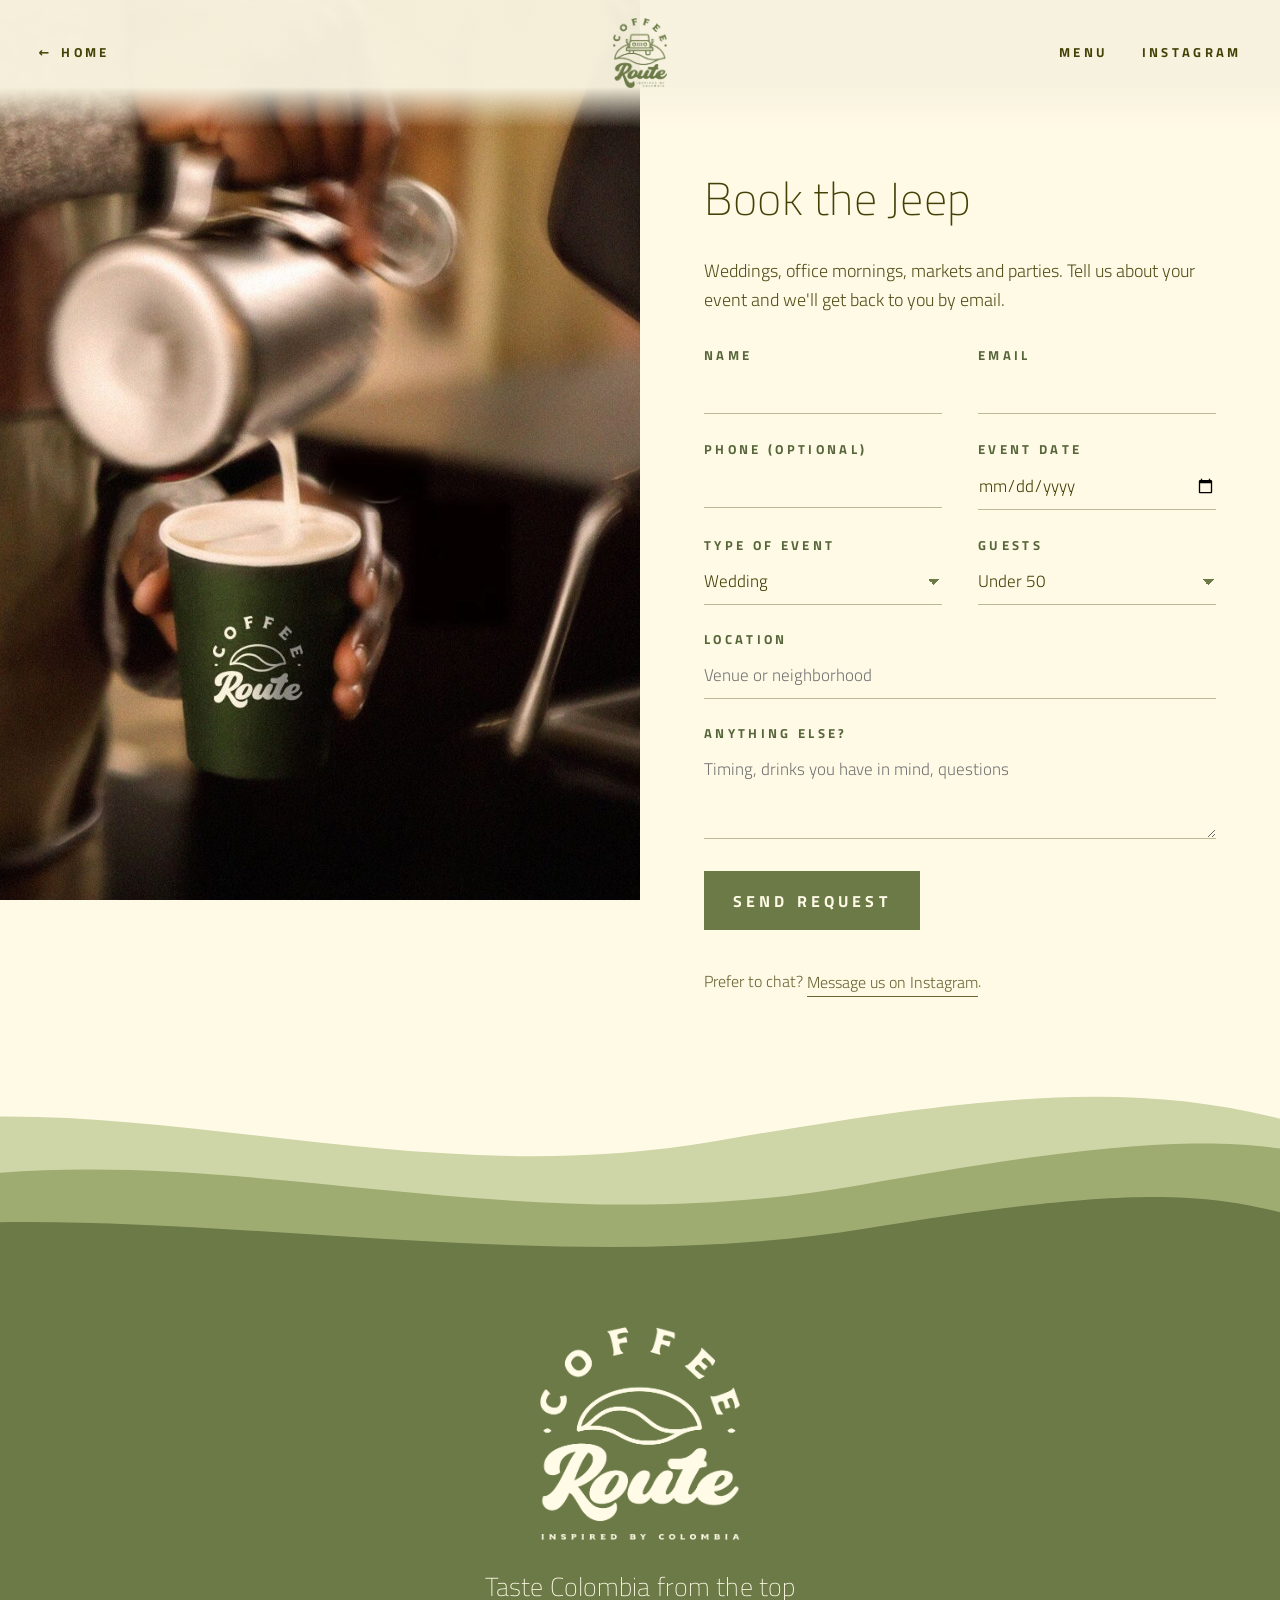
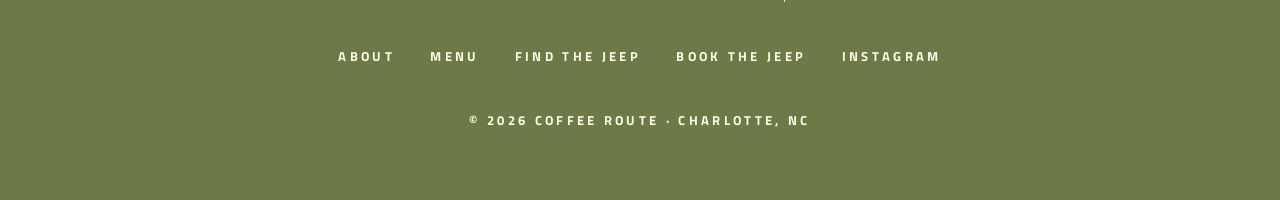
==== commit af7d39c7: "Client feedback: light palette, real menu without prices, Jeep drawing Switches the site to a beige " ====
--- a/book.html
+++ b/book.html
@@ -8,7 +8,7 @@
 <meta property="og:title" content="Book the Coffee Route Jeep">
 <meta property="og:description" content="Colombian coffee served from a Jeep at your event in Charlotte, NC.">
 <meta property="og:image" content="assets/photo-005.jpg">
-<meta name="theme-color" content="#263000">
+<meta name="theme-color" content="#F7F2DE">
 <link rel="icon" type="image/png" href="assets/logo-jeep-olive.png">
 <link rel="preconnect" href="https://fonts.googleapis.com">
 <link rel="preconnect" href="https://fonts.gstatic.com" crossorigin>
@@ -17,14 +17,14 @@
 </head>
 <body class="bookpage">
 
-<header class="nav past" id="nav">
+<header class="nav past light" id="nav">
   <div class="l"><a class="label back" href="index.html"><span aria-hidden="true">←</span> Home</a></div>
-  <a class="mark" href="index.html" aria-label="Coffee Route home"><img class="c" src="assets/logo-jeep-cream.png" alt=""><img class="o" src="assets/logo-jeep-olive.png" alt=""></a>
-  <div class="r"><a class="label" href="index.html#menu">Menu</a><a class="label ig-top" href="https://www.instagram.com/coffeerouteclt/" target="_blank" rel="noopener">Instagram</a></div>
+  <a class="mark" href="index.html" aria-label="Coffee Route home"><img class="c" src="assets/logo-jeep-cream.png" alt=""><img class="o" src="assets/logo-jeep-green.png" alt=""></a>
+  <div class="r"><a class="label" href="index.html#menu">Menu</a><a class="label ig-top" href="https://www.instagram.com/coffeerouteclt/" target="_blank" rel="noopener" aria-label="Instagram"><svg class="ico" viewBox="0 0 24 24" fill="none" stroke="currentColor" stroke-width="1.8" aria-hidden="true"><rect x="3" y="3" width="18" height="18" rx="5"/><circle cx="12" cy="12" r="4.2"/><circle cx="17.3" cy="6.7" r="1" fill="currentColor" stroke="none"/></svg><span class="wide">Instagram</span></a></div>
 </header>
 
 <main>
-<section class="events" id="events">
+<section class="events" id="events" data-tone="light">
   <!-- TODO: placeholder photo. Replace with a real photo of the Jeep at an event. -->
   <div class="pic grain"><img src="assets/photo-005.jpg" alt="Barista pouring steamed milk into a green Coffee Route cup"></div>
   <div class="txt">
@@ -54,14 +54,14 @@
 </section>
 </main>
 
-<footer data-tone="light">
+<footer>
   <svg viewBox="0 0 1440 220" preserveAspectRatio="none" aria-hidden="true">
-    <path d="M0 60 C 260 0, 520 130, 820 70 S 1260 0, 1440 80 V520 H0Z" fill="#424106"/>
-    <path d="M0 120 C 300 60, 560 190, 900 120 S 1300 70, 1440 130 V520 H0Z" fill="#707C4F"/>
-    <path d="M0 175 C 280 130, 640 230, 960 170 S 1300 140, 1440 180 V1400 H0Z" fill="#D4CB8C"/>
+    <path d="M0 60 C 260 0, 520 130, 820 70 S 1260 0, 1440 80 V520 H0Z" fill="#CED5A6"/>
+    <path d="M0 120 C 300 60, 560 190, 900 120 S 1300 70, 1440 130 V520 H0Z" fill="#9EAC72"/>
+    <path d="M0 175 C 280 130, 640 230, 960 170 S 1300 140, 1440 180 V1400 H0Z" fill="#6B7A47"/>
   </svg>
   <div class="in">
-    <img class="logo" src="assets/logo-olive.png" alt="Coffee Route. Inspired by Colombia.">
+    <img class="logo" src="assets/logo-cream.png" alt="Coffee Route. Inspired by Colombia.">
     <p class="line slogan">Taste Colombia from the top</p>
     <nav aria-label="Footer">
       <a class="label" href="index.html#about">About</a>
--- a/styles.css
+++ b/styles.css
@@ -28,6 +28,8 @@
 /* Warm film grain over photos (brand photo style: movement, not "HD") */
 .grain::after{content:"";position:absolute;inset:0;pointer-events:none;opacity:.2;mix-blend-mode:overlay;z-index:3;
   background-image:url("data:image/svg+xml,%3Csvg xmlns='http://www.w3.org/2000/svg' width='180' height='180'%3E%3Cfilter id='n'%3E%3CfeTurbulence type='fractalNoise' baseFrequency='.85' numOctaves='3' stitchTiles='stitch'/%3E%3C/filter%3E%3Crect width='100%25' height='100%25' filter='url(%23n)'/%3E%3C/svg%3E")}
+
+@media (pointer:coarse){ .grain::after{mix-blend-mode:normal;opacity:.05} }
 
 /* ---------- Fixed chrome: tiny nav, mark, altitude ---------- */
 .nav{position:fixed;inset:0 0 auto 0;z-index:40;display:grid;grid-template-columns:1fr auto 1fr;align-items:center;padding:18px var(--pad);color:var(--cream);transition:color .35s;pointer-events:none}
@@ -58,7 +60,22 @@
 .hero{position:relative;height:100svh;min-height:560px;overflow:hidden;color:var(--cream);
   background:radial-gradient(120% 80% at 50% 0%, #37440a 0%, var(--forest) 45%, var(--night) 100%)}
 .hero .what{position:absolute;left:0;right:0;bottom:6vh;z-index:6;text-align:center;color:var(--sand);padding:0 var(--pad)}
-.hero .logo{position:absolute;left:50%;top:37%;width:min(60vw,44svh,400px);transform:translate(-50%,-50%);z-index:2}
+.hero .logo-wrap{position:absolute;left:50%;top:37%;width:min(60vw,37svh,340px);transform:translate(-50%,-50%);z-index:2;margin:0}
+.hero .logo{display:block;width:100%;height:auto}
+/* The Jeep comes over the hill. Both motions use only "transform" with sizes relative to the logo itself,
+   so the phone's graphics chip can run them without the page having to re-lay-out. */
+@media (prefers-reduced-motion:no-preference){
+  .hero .logo-wrap{animation:overhill 1.6s cubic-bezier(.2,.75,.2,1) .15s both;will-change:transform}
+  @keyframes overhill{from{transform:translate(-50%,130%)}to{transform:translate(-50%,-50%)}}
+  /* On scroll the logo sinks back behind the hills and the hills drift, tied directly to the scroll position */
+  @supports (animation-timeline: scroll()){
+    .hero .logo{animation:sink linear both;animation-timeline:scroll(root);animation-range:0px 100vh}
+    @keyframes sink{to{transform:translateY(120%)}}
+    .ridges svg{animation:drift linear both;animation-timeline:scroll(root);animation-range:0px 100vh}
+    .ridges svg:nth-child(1){--d:10vh}.ridges svg:nth-child(2){--d:18vh}.ridges svg:nth-child(3){--d:28vh}.ridges svg:nth-child(4){--d:40vh}
+    @keyframes drift{to{transform:translateY(var(--d))}}
+  }
+}
 .ridges{position:absolute;inset:0;z-index:4;pointer-events:none}
 .ridges svg{position:absolute;left:0;bottom:-2px;width:100%;height:44%;will-change:transform}
 
@@ -96,7 +113,14 @@
 /* ---------- 4. Menu: just type ---------- */
 .menu{background:var(--cream);color:var(--olive);padding:clamp(90px,14vh,170px) var(--pad) clamp(80px,12vh,150px)}
 .menu .head{display:flex;justify-content:space-between;align-items:baseline;gap:1rem;margin-bottom:clamp(36px,6vh,70px)}
-.menu .head,.menu ul{max-width:44rem;margin-left:auto;margin-right:auto}
+/* desktop: big heading on the left, the list filling the right two thirds, lined up with the top menu's edges */
+@media (min-width:961px){
+  .menu{padding-top:clamp(150px,18vh,190px);display:grid;grid-template-columns:1fr 2fr;column-gap:clamp(40px,6vw,110px);align-items:start}
+  .menu .head{margin:0}
+  .menu .head .line{font-size:clamp(3rem,6.5vw,6rem);line-height:1}
+  .menu li:first-child{padding-top:.2em}
+  .menu li span:first-child{font-size:clamp(1.5rem,2.5vw,2.3rem)}
+}
 .menu ul{list-style:none}
 .menu li{break-inside:avoid;display:flex;justify-content:space-between;align-items:baseline;gap:1rem;padding:.55em 0;border-bottom:1px solid rgba(66,65,6,.22)}
 .menu li span:first-child{font-weight:200;font-size:clamp(1.5rem,3.1vw,2.7rem);line-height:1.15}
@@ -167,6 +191,10 @@
   .about .txt{position:relative;z-index:4;min-height:100svh;width:min(46%,40rem);padding-top:140px}
 }
 @media (max-width:960px){
+  .events:not(.about){min-height:0}
+  .events:not(.about) .pic img{object-position:100% 50%}
+  .events:not(.about) .txt{padding-top:56px;padding-bottom:72px}
+  .menu{padding-top:110px;padding-bottom:64px}
   .events{grid-template-columns:1fr}
   .events .pic{min-height:70vw}
 }
@@ -192,14 +220,15 @@
   /* story: readable text over photos, tabs you can actually tap */
   .line{font-weight:300}
   .scene::before{background:linear-gradient(180deg,rgba(22,28,0,.55) 0%,rgba(22,28,0,0) 22%,rgba(22,28,0,.25) 42%,rgba(22,28,0,.9) 72%)}
-  .story .slide.map img{object-position:50% 0;padding:84px 0 0;height:62%}
+  .story .slide.map img{object-position:50% 0;padding:76px 0 0;height:66%}
+  .scene .cap{padding-bottom:58px}
   .tabs{gap:10px;flex-wrap:nowrap}
   .tabs .wide{display:none}
   .tabs button{min-width:0;flex:1;font-size:.78rem;letter-spacing:.1em;white-space:nowrap;padding:1em 0 .9em;opacity:.75;border-bottom-width:2px}
 
-  .about .pic{min-height:105vw}
-  .events:not(.about) .pic{min-height:90vw}
-  .events:not(.about) .pic img{object-position:5% 50%}
+  .events:not(.about) .pic{min-height:0;aspect-ratio:1/1}
+  .events:not(.about) .pic img{object-position:30% 50%}
+  .bookpage .events .pic{aspect-ratio:auto}
   .stop .next{letter-spacing:.34em;padding-left:.34em}
   .stop .where{letter-spacing:.2em;min-width:0;width:100%;padding:1.3em 1em}
   .book{grid-template-columns:1fr}
@@ -228,3 +257,94 @@
 /* desktop: the photo stays one screen tall and in view while the form scrolls, so the cup and its logo always show */
 @media (min-width:961px){ .bookpage .events .pic{position:sticky;top:0;height:100svh;align-self:start} }
 @media (max-width:960px){ .bookpage .events .pic{min-height:80vw} }
+
+/* Phones and tablets: Gabriela's photo fills the screen, the heading sits over the bottom of it, her story follows below */
+@media (max-width:960px){
+  .about{display:grid;grid-template-columns:1fr}
+  .about .txt{display:contents}
+  .about .pic{grid-row:1;grid-column:1;height:100svh;min-height:520px}
+  .about .pic img{object-position:72% 50%}
+  .about .pic::before{background:linear-gradient(180deg,rgba(22,28,0,.5) 0%,rgba(22,28,0,0) 20%,rgba(38,48,0,0) 52%,rgba(38,48,0,.8) 78%,var(--forest) 100%)}
+  .about .line{grid-row:1;grid-column:1;align-self:end;position:relative;z-index:4;padding:0 24px 34px;font-size:clamp(1.7rem,6.4vw,2.4rem)}
+  .about .txt > p:not(.line){margin:0 24px 1.6rem}
+  .about .txt > p:last-child{margin-bottom:64px}
+}
+
+/* =====================================================================================
+   LIGHT PALETTE (client request): beige ground, green logo, softer and brighter.
+   Colors are sampled from the owner's own printed menus.
+   ===================================================================================== */
+:root{--beige:#F7F2DE;--cream:#FFFAE6;--green:#6B7A47;--green-text:#57663A}
+body{background:var(--beige)}
+
+/* top menu */
+.nav.light::before{background:linear-gradient(180deg,rgba(247,242,222,.97) 68%,rgba(247,242,222,0))}
+.nav.light .cta{background:var(--green);color:var(--cream)}
+.nav.light .cta:hover{background:var(--olive)}
+.nav .ico{display:none;width:22px;height:22px}
+.alt{padding:.55em .8em;background:rgba(22,28,0,.82)}
+.alt.light{background:rgba(255,250,230,.92)}
+
+/* first screen */
+.hero{color:var(--olive);background:radial-gradient(120% 80% at 50% 0%,#FFFDF2 0%,var(--beige) 55%,#F1EBD2 100%)}
+.hero .what{color:var(--olive)}
+
+/* about */
+.about{background:var(--beige);color:var(--olive)}
+.about .todo{border-left-color:rgba(66,65,6,.4)}
+@media (min-width:961px){
+  .about .pic::before{background:linear-gradient(90deg,rgba(247,242,222,.97) 0%,rgba(247,242,222,.92) 30%,rgba(247,242,222,.5) 50%,rgba(247,242,222,0) 66%),linear-gradient(180deg,rgba(247,242,222,.8) 0%,rgba(247,242,222,0) 18%)}
+}
+@media (max-width:960px){
+  .about .pic::before{background:linear-gradient(180deg,rgba(247,242,222,.8) 0%,rgba(247,242,222,0) 16%,rgba(247,242,222,0) 55%,rgba(247,242,222,.88) 82%,var(--beige) 100%)}
+}
+
+/* menu: her real menu, no prices */
+.menu{background:var(--beige)}
+.menu .lists{display:grid;grid-template-columns:1fr 1fr;gap:clamp(28px,4vw,56px) clamp(32px,5vw,80px);align-items:start}
+.menu .col{display:grid;gap:clamp(28px,4vw,48px)}
+.menu .label{display:block;color:var(--green-text);margin-bottom:.5rem}
+.menu li{display:block;padding:.5em 0;border-bottom:1px solid rgba(66,65,6,.2);font-weight:200;font-size:clamp(1.4rem,2.3vw,2.1rem);line-height:1.2}
+.menu .small li{font-weight:300;font-size:1.15rem;padding:.6em 0}
+.menu .specials{grid-column:1/-1;margin-top:clamp(56px,9vh,110px);display:grid;grid-template-columns:1fr 1fr;gap:clamp(20px,3vw,40px) clamp(24px,4vw,64px)}
+.menu .specials > .label{grid-column:1/-1;margin:0}
+.special{display:grid;grid-template-columns:minmax(110px,42%) 1fr;align-items:center;gap:clamp(14px,2.5vw,36px)}
+.special img{width:100%;height:auto;-webkit-mask-image:linear-gradient(90deg,transparent,#000 7%,#000 93%,transparent),linear-gradient(180deg,transparent,#000 6%,#000 94%,transparent);-webkit-mask-composite:source-in;mask-image:linear-gradient(90deg,transparent,#000 7%,#000 93%,transparent),linear-gradient(180deg,transparent,#000 6%,#000 94%,transparent);mask-composite:intersect}
+.special h4{font-weight:200;font-size:clamp(1.45rem,2.4vw,2.2rem);line-height:1.15;margin-bottom:.6rem}
+.special p{font-size:1.08rem;line-height:1.55;max-width:26rem}
+@media (max-width:960px){
+  .menu .lists{grid-template-columns:1fr}
+  .menu .specials{grid-template-columns:1fr}
+}
+
+/* booking section and booking page: cream, the paper color of her Jeep drawing */
+.events:not(.about){background:var(--cream);color:var(--olive)}
+.events:not(.about) .pic::before{content:none}
+.events a.go{background:var(--green);color:var(--cream)}
+.events a.go:hover{background:var(--olive)}
+.events .pic.sketch{display:grid;place-items:center;min-height:0;padding:clamp(24px,5vw,72px)}
+.events .pic.sketch img{position:static;width:min(100%,640px);height:auto;object-fit:contain;-webkit-mask-image:linear-gradient(90deg,transparent,#000 9%,#000 97%,transparent),linear-gradient(180deg,transparent,#000 14%,#000 92%,transparent);-webkit-mask-composite:source-in;mask-image:linear-gradient(90deg,transparent,#000 9%,#000 97%,transparent),linear-gradient(180deg,transparent,#000 14%,#000 92%,transparent);mask-composite:intersect}
+@media (max-width:960px){
+  .events:not(.about) .pic.sketch{aspect-ratio:auto;min-height:0;padding:84px 16px 0}
+  .events:not(.about) .pic.sketch + .txt{padding-top:28px}
+}
+
+/* form on a light ground */
+.book label,.events .book label{color:var(--green-text)}
+.book input,.book select,.book textarea{color:var(--olive);border-bottom-color:rgba(66,65,6,.35);color-scheme:light}
+.book select{background-image:linear-gradient(45deg,transparent 50%,var(--green) 50%),linear-gradient(135deg,var(--green) 50%,transparent 50%)}
+.book input:focus,.book select:focus,.book textarea:focus{border-bottom-color:var(--olive)}
+.book [aria-invalid="true"],.book [aria-invalid="true"]:focus{border-bottom-color:#B4532A}
+.book .ferr,.book .msg.err{color:#A5472A}
+.book button,.events .book button{background:var(--green);color:var(--cream)}
+.book button:hover{background:var(--olive)}
+
+/* footer: the one green ground, with the cream logo */
+footer{background:var(--green);color:var(--cream)}
+footer svg{background:var(--cream)}
+
+/* phones: Instagram shows as an icon in the top menu */
+@media (max-width:560px){
+  .nav .ig-top{display:inline-flex;align-items:center;padding:.6em 0}
+  .nav .ico{display:block}
+}
